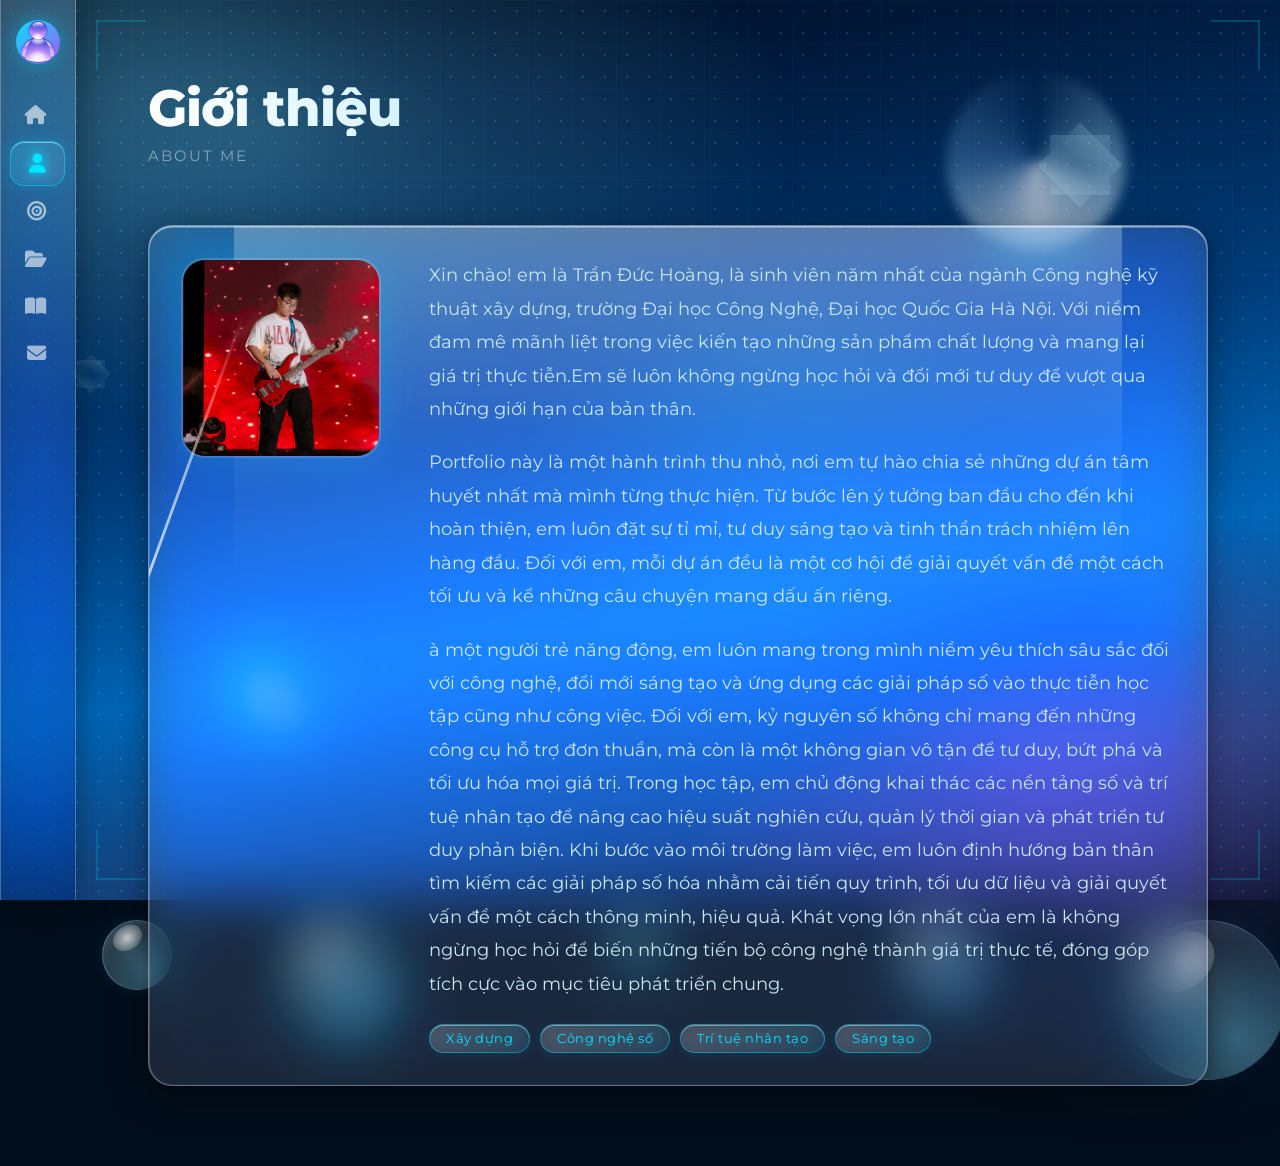
==== about.html @ d1a24283 "update" ====
<!DOCTYPE html>
<html lang="vi">
<head>
  <meta charset="UTF-8">
  <meta name="viewport" content="width=device-width, initial-scale=1.0">
  <title>Giới thiệu — Portfolio</title>
  <link rel="stylesheet" href="style.css">
  <link rel="icon" href="images/logo.png">
  <link rel="stylesheet" href="https://cdnjs.cloudflare.com/ajax/libs/font-awesome/6.4.0/css/all.min.css">
</head>
<body>

<div class="orb orb1"></div>
<div class="orb orb2"></div>
<div class="orb orb3"></div>

<!-- Aero Bubbles -->
<div class="bubble bubble1"></div>
<div class="bubble bubble2"></div>
<div class="bubble bubble3"></div>
<div class="bubble bubble4"></div>
<div class="bubble bubble5"></div>

<!-- Y2K Flares -->
<div class="flare flare1"></div>
<div class="flare flare2"></div>

<!-- Y2K Starbursts -->
<div class="starburst starburst1"></div>
<div class="starburst starburst2"></div>
<div class="starburst starburst3"></div>

<!-- HUD Corners -->
<div class="hud-corner hud-tl"></div>
<div class="hud-corner hud-tr"></div>
<div class="hud-corner hud-bl"></div>
<div class="hud-corner hud-br"></div>

<nav class="sidebar">
  <div class="logo"><img src="images/logo.png" alt="Logo"></div>
  <ul class="sidebar-menu">
    <li><a href="index.html"><i class="fa-solid fa-house"></i><span class="text">Trang chủ</span></a></li>
    <li><a href="about.html" class="active"><i class="fa-solid fa-user"></i><span class="text">Giới thiệu</span></a></li>
    <li><a href="goals.html"><i class="fa-solid fa-bullseye"></i><span class="text">Mục tiêu</span></a></li>
    <li><a href="projects.html"><i class="fa-solid fa-folder-open"></i><span class="text">Dự án</span></a></li>
    <li><a href="reflection.html"><i class="fa-solid fa-book-open"></i><span class="text">Tổng kết</span></a></li>
    <li><a href="contact.html"><i class="fa-solid fa-envelope"></i><span class="text">Liên hệ</span></a></li>
  </ul>
</nav>

<section id="about">
  <div class="section-head reveal">
    <h2>Giới thiệu</h2>
    <p class="subtitle">About me</p>
  </div>

  <div class="card reveal">
    <div class="profile-wrap">
      <img src="images/avatar.jpg" alt="Avatar" class="avatar-sm">
      <div class="bio">
        <p>
          Xin chào! em là Trần Đức Hoàng, là sinh viên năm nhất của ngành Công nghệ kỹ thuật xây dựng, trường Đại học Công Nghệ, Đại học Quốc Gia Hà Nội. Với niềm đam mê mãnh liệt trong việc kiến tạo những sản phẩm chất lượng và mang lại giá trị thực tiễn.Em sẽ luôn không ngừng học hỏi và đổi mới tư duy để vượt qua những giới hạn của bản thân.
        </p>
        <p>
          Portfolio này là một hành trình thu nhỏ, nơi em tự hào chia sẻ những dự án tâm huyết nhất mà mình từng thực hiện. Từ bước lên ý tưởng ban đầu cho đến khi hoàn thiện, em luôn đặt sự tỉ mỉ, tư duy sáng tạo và tinh thần trách nhiệm lên hàng đầu. Đối với em, mỗi dự án đều là một cơ hội để giải quyết vấn đề một cách tối ưu và kể những câu chuyện mang dấu ấn riêng.
        </p>
        <p>
          à một người trẻ năng động, em luôn mang trong mình niềm yêu thích sâu sắc đối với công nghệ, đổi mới sáng tạo và ứng dụng các giải pháp số vào thực tiễn học tập cũng như công việc. Đối với em, kỷ nguyên số không chỉ mang đến những công cụ hỗ trợ đơn thuần, mà còn là một không gian vô tận để tư duy, bứt phá và tối ưu hóa mọi giá trị. Trong học tập, em chủ động khai thác các nền tảng số và trí tuệ nhân tạo để nâng cao hiệu suất nghiên cứu, quản lý thời gian và phát triển tư duy phản biện. Khi bước vào môi trường làm việc, em luôn định hướng bản thân tìm kiếm các giải pháp số hóa nhằm cải tiến quy trình, tối ưu dữ liệu và giải quyết vấn đề một cách thông minh, hiệu quả. Khát vọng lớn nhất của em là không ngừng học hỏi để biến những tiến bộ công nghệ thành giá trị thực tế, đóng góp tích cực vào mục tiêu phát triển chung.
        </p>
        <div class="tag-row">
          <span class="tag">Xây dựng</span>
          <span class="tag">Công nghệ số</span>
          <span class="tag">Trí tuệ nhân tạo</span>
          <span class="tag">Sáng tạo</span>
        </div>
      </div>
    </div>
  </div>
</section>

<script src="script.js"></script>
</body>
</html>
---- style.css ----
@import url('https://fonts.googleapis.com/css2?family=Montserrat:wght@300;400;500;600;700;800&display=swap');

/* =========================================
   VARIABLES & RESET
   ========================================= */
:root {
  --cyan:    #00e5ff;
  --purple:  #a855f7;
  --white:   #ffffff;
  --soft:    #c8e6f0;

  --bg0: #000d1a;
  --bg1: #001f3a;
  --bg2: #002f55;

  --glass:        rgba(255,255,255,0.08);
  --glass-border: rgba(255,255,255,0.18);
  --glass-hover:  rgba(255,255,255,0.14);

  --nav-w: 76px;
  --nav-w-open: 240px;
  --shadow-card: 0 8px 32px rgba(0,0,0,0.4);
}

*, *::before, *::after { margin:0; padding:0; box-sizing:border-box; }

html { scroll-behavior: smooth; }

body {
  font-family: 'Montserrat', sans-serif;
  color: var(--white);
  background: var(--bg0);
  min-height: 100vh;
  overflow-x: hidden;
  padding-left: var(--nav-w);
}

/* =========================================
   ANIMATED BACKGROUND
   ========================================= */
body::before {
  content: "";
  position: fixed; inset: 0; z-index: -3;
  background:
    radial-gradient(ellipse 60% 50% at 15% 20%,  rgba(0,229,255,0.18) 0%, transparent 70%),
    radial-gradient(ellipse 50% 60% at 85% 80%,  rgba(168,85,247,0.18) 0%, transparent 70%),
    radial-gradient(ellipse 80% 40% at 50% 50%,  rgba(0,31,58,0.9)    0%, transparent 100%),
    linear-gradient(160deg, #000d1a 0%, #001f3a 50%, #000d1a 100%);
}

body::after {
  content: "";
  position: fixed; inset: 0; z-index: -2;
  background-image:
    linear-gradient(rgba(0,229,255,0.05) 1px, transparent 1px),
    linear-gradient(90deg, rgba(0,229,255,0.05) 1px, transparent 1px);
  background-size: 44px 44px;
}

/* Floating orbs */
.orb {
  position: fixed; border-radius: 50%;
  filter: blur(100px); pointer-events: none; z-index: -1;
  animation: orbFloat ease-in-out infinite;
}
.orb1 { width:400px; height:400px; top:-100px;  left:-80px;  background:rgba(0,229,255,0.15);  animation-duration:14s; }
.orb2 { width:350px; height:350px; bottom:-80px; right:-60px; background:rgba(168,85,247,0.15); animation-duration:11s; }
.orb3 { width:280px; height:280px; top:50%;      left:50%;    background:rgba(0,150,255,0.10);  animation-duration:17s; }

@keyframes orbFloat {
  0%,100% { transform: translate(0,0); }
  50%      { transform: translate(20px,-30px); }
}

/* =========================================
   SIDEBAR NAV
   ========================================= */
.sidebar {
  position: fixed;
  top: 0; left: 0;
  width: var(--nav-w);
  height: 100vh;
  z-index: 999;
  display: flex;
  flex-direction: column;
  align-items: center;
  padding: 20px 0;
  background: rgba(0,10,25,0.65);
  backdrop-filter: blur(20px);
  -webkit-backdrop-filter: blur(20px);
  border-right: 1px solid var(--glass-border);
  transition: width 0.4s cubic-bezier(.4,0,.2,1);
  overflow: hidden;
}

.sidebar:hover {
  width: var(--nav-w-open);
}

/* Logo */
.sidebar .logo {
  width: 44px; height: 44px;
  border-radius: 50%;
  background: linear-gradient(135deg, var(--cyan), var(--purple));
  display: flex; align-items: center; justify-content: center;
  font-family: 'Montserrat', sans-serif;
  font-weight: 800; font-size: 1.1rem;
  color: #000;
  flex-shrink: 0;
  margin-bottom: 30px;
  box-shadow: 0 0 20px rgba(0,229,255,0.4);
}

.sidebar .logo img {
  width: 44px; height: 44px;
  border-radius: 50%;
  object-fit: cover;
}

/* Nav menu */
.sidebar-menu {
  list-style: none;
  width: 100%;
  display: flex;
  flex-direction: column;
  gap: 4px;
  padding: 0 10px;
}

.sidebar-menu li a {
  display: flex;
  align-items: center;
  gap: 14px;
  padding: 12px 14px;
  border-radius: 14px;
  color: rgba(255,255,255,0.6);
  text-decoration: none;
  transition: all 0.3s ease;
  white-space: nowrap;
  font-size: 0.9rem;
  font-weight: 500;
}

.sidebar-menu li a i {
  font-size: 1.2rem;
  width: 24px;
  text-align: center;
  flex-shrink: 0;
  transition: all 0.3s ease;
}

.sidebar-menu li a .text {
  opacity: 0;
  transition: opacity 0.3s ease;
}

.sidebar:hover .sidebar-menu li a .text {
  opacity: 1;
}

.sidebar-menu li a:hover,
.sidebar-menu li a.active {
  color: var(--white);
  background: var(--glass-hover);
}

.sidebar-menu li a.active {
  color: var(--cyan);
  background: rgba(0,229,255,0.1);
  border: 1px solid rgba(0,229,255,0.2);
}

.sidebar-menu li a.active i,
.sidebar-menu li a:hover i {
  color: var(--cyan);
  filter: drop-shadow(0 0 6px var(--cyan));
}

/* =========================================
   PAGE SECTIONS
   ========================================= */
section {
  min-height: 100vh;
  padding: 80px 6% 80px;
  display: flex;
  flex-direction: column;
  justify-content: center;
}

/* Section headings */
.section-head {
  margin-bottom: 60px;
}

.section-head h2 {
  font-family: 'Montserrat', sans-serif;
  font-size: clamp(2rem, 5vw, 3.2rem);
  font-weight: 800;
  letter-spacing: -1px;
  background: linear-gradient(90deg, #fff 0%, var(--cyan) 50%, var(--purple) 100%);
  -webkit-background-clip: text;
  background-clip: text;
  -webkit-text-fill-color: transparent;
  line-height: 1.1;
}

.section-head .subtitle {
  margin-top: 10px;
  font-size: 0.95rem;
  color: rgba(255,255,255,0.45);
  letter-spacing: 2px;
  text-transform: uppercase;
}

/* =========================================
   CARDS
   ========================================= */
.card {
  background: var(--glass);
  border: 1px solid var(--glass-border);
  border-radius: 20px;
  padding: 32px;
  backdrop-filter: blur(16px);
  -webkit-backdrop-filter: blur(16px);
  box-shadow: var(--shadow-card);
  transition: transform 0.35s ease, box-shadow 0.35s ease, border-color 0.35s ease;
  position: relative;
  overflow: hidden;
}

.card::before {
  content: "";
  position: absolute;
  top: 0; left: -100%;
  width: 60%; height: 100%;
  background: linear-gradient(90deg, transparent, rgba(255,255,255,0.06), transparent);
  transform: skewX(-20deg);
  animation: shimmer 7s infinite;
}

@keyframes shimmer {
  0%   { left: -100%; }
  100% { left: 180%; }
}

.card:hover {
  transform: translateY(-6px);
  box-shadow: 0 20px 60px rgba(0,0,0,0.5), 0 0 30px rgba(0,229,255,0.15);
  border-color: rgba(0,229,255,0.35);
}

.grid {
  display: grid;
  grid-template-columns: repeat(auto-fit, minmax(270px, 1fr));
  gap: 22px;
}

/* =========================================
   INDEX / HERO PAGE
   ========================================= */
.hero-page {
  padding-left: 0;
}

.hero {
  min-height: 100vh;
  display: flex;
  align-items: center;
  justify-content: center;
  padding: 60px 40px;
  text-align: center;
}

.hero-inner {
  max-width: 700px;
  animation: fadeUp 0.9s ease forwards;
}

@keyframes fadeUp {
  from { opacity:0; transform:translateY(40px); }
  to   { opacity:1; transform:translateY(0); }
}

.avatar-wrap {
  position: relative;
  display: inline-block;
  margin-bottom: 32px;
}

.avatar {
  width: 160px; height: 160px;
  border-radius: 50%;
  object-fit: cover;
  border: 3px solid rgba(0,229,255,0.4);
  box-shadow: 0 0 0 8px rgba(0,229,255,0.08), 0 0 60px rgba(0,229,255,0.3);
}

.avatar-ring {
  position: absolute;
  inset: -12px;
  border-radius: 50%;
  border: 1px solid rgba(0,229,255,0.25);
  animation: ringPulse 3s ease-in-out infinite;
}

@keyframes ringPulse {
  0%,100% { transform:scale(1); opacity:0.6; }
  50%      { transform:scale(1.06); opacity:1; }
}

.hero-name {
  font-family: 'Montserrat', sans-serif;
  font-size: clamp(2.2rem, 6vw, 4rem);
  font-weight: 800;
  letter-spacing: -2px;
  background: linear-gradient(180deg, #fff 0%, rgba(255,255,255,0.7) 100%);
  -webkit-background-clip: text;
  background-clip: text;
  -webkit-text-fill-color: transparent;
  margin-bottom: 10px;
}

.hero-role {
  font-size: 0.85rem;
  letter-spacing: 3px;
  text-transform: uppercase;
  color: var(--cyan);
  margin-bottom: 18px;
}

.hero-desc {
  font-size: 1rem;
  line-height: 1.8;
  color: rgba(255,255,255,0.55);
  margin-bottom: 36px;
  max-width: 500px;
  margin-inline: auto;
}

.btn {
  display: inline-flex;
  align-items: center;
  gap: 10px;
  padding: 14px 32px;
  border-radius: 999px;
  background: linear-gradient(135deg, var(--cyan), var(--purple));
  color: #03111f;
  font-weight: 700;
  font-size: 0.95rem;
  text-decoration: none;
  transition: transform 0.3s, box-shadow 0.3s;
}

.btn:hover {
  transform: translateY(-3px) scale(1.03);
  box-shadow: 0 0 30px rgba(0,229,255,0.45);
}

/* =========================================
   ABOUT
   ========================================= */
#about .profile-wrap {
  display: grid;
  grid-template-columns: auto 1fr;
  gap: 48px;
  align-items: start;
}

#about .avatar-sm {
  width: 200px; height: 200px;
  border-radius: 24px;
  object-fit: cover;
  border: 2px solid var(--glass-border);
  box-shadow: 0 0 40px rgba(0,229,255,0.2);
}

#about .bio p {
  font-size: 1.1rem;
  line-height: 1.9;
  color: var(--soft);
  margin-bottom: 20px;
}

.tag-row {
  display: flex; flex-wrap: wrap; gap: 10px;
  margin-top: 24px;
}

.tag {
  padding: 6px 16px;
  border-radius: 999px;
  border: 1px solid rgba(0,229,255,0.3);
  font-size: 0.8rem;
  color: var(--cyan);
  background: rgba(0,229,255,0.08);
  letter-spacing: 0.5px;
}

/* =========================================
   GOALS
   ========================================= */
#goals .card-goal {
  border-left: 3px solid var(--cyan);
}

#goals .card-goal h3 {
  font-family: 'Montserrat', sans-serif;
  font-size: 1.4rem;
  font-weight: 700;
  color: var(--cyan);
  margin-bottom: 16px;
  display: flex;
  align-items: center;
  gap: 10px;
}

#goals .card-goal p {
  font-size: 1rem;
  line-height: 1.85;
  color: var(--soft);
}

/* =========================================
   PROJECTS
   ========================================= */
#projects .card-proj {
  cursor: pointer;
  text-decoration: none;
  color: inherit;
  display: block;
}

#projects .card-proj .proj-num {
  font-family: 'Montserrat', sans-serif;
  font-size: 2.8rem;
  font-weight: 800;
  color: rgba(0,229,255,0.15);
  line-height: 1;
  margin-bottom: 12px;
}

#projects .card-proj h3 {
  font-size: 1rem;
  font-weight: 600;
  color: rgba(255,255,255,0.5);
  letter-spacing: 2px;
  text-transform: uppercase;
  margin-bottom: 8px;
}

#projects .card-proj p {
  font-size: 1.1rem;
  font-weight: 500;
  color: var(--white);
}

#projects .card-proj .arrow {
  position: absolute;
  bottom: 20px; right: 24px;
  color: var(--cyan);
  font-size: 1.1rem;
  opacity: 0;
  transform: translateX(-8px);
  transition: all 0.3s ease;
}

#projects .card-proj:hover .arrow {
  opacity: 1;
  transform: translateX(0);
}

#projects .card-proj:hover .proj-num {
  color: rgba(0,229,255,0.3);
}

/* =========================================
   REFLECTION
   ========================================= */
#reflection .card p {
  font-size: 1.1rem;
  line-height: 1.95;
  color: var(--soft);
  margin-bottom: 22px;
}

#reflection .card p:last-child { margin-bottom: 0; }

/* =========================================
   CONTACT
   ========================================= */
#contact .contact-list {
  display: flex;
  flex-direction: column;
  gap: 18px;
}

#contact .contact-item {
  display: flex;
  align-items: center;
  gap: 20px;
  padding: 20px 24px;
  border-radius: 16px;
  background: var(--glass);
  border: 1px solid var(--glass-border);
  text-decoration: none;
  color: var(--white);
  transition: all 0.3s ease;
}

#contact .contact-item:hover {
  background: var(--glass-hover);
  border-color: rgba(0,229,255,0.3);
  transform: translateX(6px);
}

#contact .contact-item i {
  font-size: 1.4rem;
  color: var(--cyan);
  width: 28px;
  text-align: center;
  filter: drop-shadow(0 0 6px var(--cyan));
}

#contact .contact-item .label {
  font-size: 0.75rem;
  letter-spacing: 1.5px;
  text-transform: uppercase;
  color: rgba(255,255,255,0.4);
  margin-bottom: 3px;
}

#contact .contact-item .value {
  font-size: 1rem;
  font-weight: 500;
}

/* =========================================
   SCROLL ANIMATIONS
   ========================================= */
.reveal {
  opacity: 0;
  transform: translateY(28px);
  transition: opacity 0.6s ease, transform 0.6s ease;
}

.reveal.visible {
  opacity: 1;
  transform: translateY(0);
}

/* =========================================
   RESPONSIVE
   ========================================= */
@media (max-width: 768px) {
  body { padding-left: 0; padding-bottom: 72px; }

  .sidebar {
    top: auto; bottom: 0; left: 0;
    width: 100%; height: 68px;
    flex-direction: row;
    padding: 0 12px;
    border-right: none;
    border-top: 1px solid var(--glass-border);
  }

  .sidebar:hover { width: 100%; }
  .sidebar .logo { display: none; }

  .sidebar-menu {
    flex-direction: row;
    width: 100%;
    justify-content: space-around;
    align-items: center;
    gap: 0;
    padding: 0;
  }

  .sidebar-menu li a {
    flex-direction: column;
    gap: 4px;
    padding: 8px;
    font-size: 0.7rem;
    border-radius: 10px;
  }

  .sidebar-menu li a i { font-size: 1.3rem; width: auto; }

  .sidebar-menu li a .text {
    opacity: 1;
    font-size: 0.65rem;
  }

  section { padding: 60px 5%; }

  #about .profile-wrap {
    grid-template-columns: 1fr;
    gap: 24px;
  }

  #about .avatar-sm { width: 120px; height: 120px; }
}

/* =========================================
   FRUTIGER AERO + Y2K EFFECTS
   ========================================= */

/* --- Background: Y2K chrome + Aero sky gradient --- */
body::before {
  background:
    radial-gradient(ellipse 70% 55% at 20% 15%, rgba(120,220,255,0.28) 0%, transparent 60%),
    radial-gradient(ellipse 50% 60% at 80% 85%, rgba(180,100,255,0.22) 0%, transparent 60%),
    radial-gradient(ellipse 40% 35% at 60% 40%, rgba(255,255,255,0.10) 0%, transparent 50%),
    linear-gradient(170deg,
      #00091a 0%,
      #001c40 20%,
      #003d7a 45%,
      #0066b8 65%,
      #1a3a6e 85%,
      #000d20 100%
    );
}

/* Y2K pixel dot grid overlay */
body::after {
  background-image:
    radial-gradient(circle, rgba(100,220,255,0.18) 1px, transparent 1px),
    linear-gradient(rgba(0,200,255,0.04) 1px, transparent 1px),
    linear-gradient(90deg, rgba(0,200,255,0.04) 1px, transparent 1px);
  background-size: 22px 22px, 44px 44px, 44px 44px;
  animation: gridDrift 20s linear infinite;
}

@keyframes gridDrift {
  0%   { background-position: 0 0, 0 0, 0 0; }
  100% { background-position: 22px 22px, 44px 44px, 44px 44px; }
}

/* --- Aero Bubbles --- */
.bubble {
  position: fixed;
  border-radius: 50%;
  pointer-events: none;
  z-index: -1;
  animation: bubbleRise linear infinite;
}

/* Inner highlight: classic Frutiger Aero glass bubble */
.bubble::before {
  content: "";
  position: absolute;
  top: 8%; left: 12%;
  width: 45%; height: 35%;
  border-radius: 50%;
  background: radial-gradient(ellipse, rgba(255,255,255,0.75) 0%, rgba(255,255,255,0.0) 100%);
  transform: rotate(-35deg);
}

.bubble::after {
  content: "";
  position: absolute;
  inset: 0;
  border-radius: 50%;
  background: radial-gradient(circle at 70% 75%, rgba(120,220,255,0.35) 0%, transparent 60%);
}

.bubble1  { width:70px;  height:70px;  left:8%;   bottom:-90px;  background:radial-gradient(circle at 35% 35%, rgba(200,240,255,0.25), rgba(0,180,255,0.08)); border:1px solid rgba(180,230,255,0.35); box-shadow:inset 0 0 20px rgba(255,255,255,0.15), 0 0 15px rgba(0,200,255,0.12); animation-duration:18s; animation-delay:0s; }
.bubble2  { width:120px; height:120px; left:22%;  bottom:-140px; background:radial-gradient(circle at 35% 35%, rgba(200,240,255,0.22), rgba(100,160,255,0.07)); border:1px solid rgba(180,220,255,0.30); box-shadow:inset 0 0 30px rgba(255,255,255,0.12), 0 0 20px rgba(0,180,255,0.10); animation-duration:26s; animation-delay:4s; }
.bubble3  { width:50px;  height:50px;  left:48%;  bottom:-70px;  background:radial-gradient(circle at 35% 35%, rgba(220,245,255,0.28), rgba(0,220,255,0.08)); border:1px solid rgba(200,235,255,0.32); box-shadow:inset 0 0 15px rgba(255,255,255,0.18), 0 0 10px rgba(0,220,255,0.12); animation-duration:14s; animation-delay:8s; }
.bubble4  { width:95px;  height:95px;  left:70%;  bottom:-110px; background:radial-gradient(circle at 35% 35%, rgba(200,230,255,0.20), rgba(140,100,255,0.07)); border:1px solid rgba(180,200,255,0.28); box-shadow:inset 0 0 25px rgba(255,255,255,0.10), 0 0 18px rgba(140,100,255,0.10); animation-duration:22s; animation-delay:2s; }
.bubble5  { width:160px; height:160px; left:88%;  bottom:-180px; background:radial-gradient(circle at 35% 35%, rgba(200,240,255,0.18), rgba(0,160,255,0.06)); border:1px solid rgba(180,225,255,0.25); box-shadow:inset 0 0 40px rgba(255,255,255,0.10), 0 0 25px rgba(0,180,255,0.08); animation-duration:32s; animation-delay:6s; }

@keyframes bubbleRise {
  0%   { transform: translateY(0)   translateX(0)   scale(1);    opacity:0; }
  5%   { opacity: 1; }
  90%  { opacity: 0.8; }
  100% { transform: translateY(-110vh) translateX(30px) scale(1.1); opacity:0; }
}

/* --- Y2K Chrome Lens Flare Orbs --- */
.flare {
  position: fixed;
  border-radius: 50%;
  pointer-events: none;
  z-index: -1;
  animation: flarePulse ease-in-out infinite alternate;
}

.flare1 {
  width: 180px; height: 180px;
  top: 8%; right: 12%;
  background: conic-gradient(
    from 0deg,
    rgba(255,255,255,0),
    rgba(200,240,255,0.35),
    rgba(255,255,255,0.6),
    rgba(140,200,255,0.25),
    rgba(255,255,255,0)
  );
  filter: blur(6px);
  animation-duration: 5s;
}

.flare2 {
  width: 120px; height: 120px;
  bottom: 18%; left: 18%;
  background: conic-gradient(
    from 60deg,
    rgba(255,255,255,0),
    rgba(180,160,255,0.4),
    rgba(255,255,255,0.55),
    rgba(160,180,255,0.2),
    rgba(255,255,255,0)
  );
  filter: blur(5px);
  animation-duration: 7s;
  animation-delay: 2s;
}

@keyframes flarePulse {
  0%   { opacity:0.3; transform:scale(0.9) rotate(0deg); }
  100% { opacity:0.7; transform:scale(1.1) rotate(180deg); }
}

/* --- Y2K Starburst --- */
.starburst {
  position: fixed;
  pointer-events: none;
  z-index: -1;
  animation: starSpin linear infinite;
}

.starburst::before,
.starburst::after {
  content: "";
  position: absolute;
  inset: 0;
  background: linear-gradient(rgba(200,240,255,0.5), transparent 48%, transparent 52%, rgba(200,240,255,0.5));
  border-radius: 2px;
}

.starburst::after {
  transform: rotate(45deg);
}

.starburst1 {
  width: 60px; height: 60px;
  top: 15%; left: 82%;
  animation-duration: 12s;
  opacity: 0.35;
}

.starburst2 {
  width: 40px; height: 40px;
  top: 65%; right: 8%;
  animation-duration: 18s;
  animation-direction: reverse;
  opacity: 0.25;
}

.starburst3 {
  width: 28px; height: 28px;
  top: 40%; left: 6%;
  animation-duration: 9s;
  opacity: 0.2;
}

@keyframes starSpin {
  from { transform: rotate(0deg); }
  to   { transform: rotate(360deg); }
}

/* --- Aero Glass: enhanced card style --- */
.card {
  background:
    linear-gradient(
      160deg,
      rgba(255,255,255,0.16) 0%,
      rgba(200,240,255,0.08) 40%,
      rgba(120,180,255,0.06) 100%
    );
  border: 1px solid rgba(255,255,255,0.28);
  box-shadow:
    inset 0 1px 1px rgba(255,255,255,0.45),
    inset 0 -1px 1px rgba(0,100,200,0.15),
    0 8px 32px rgba(0,0,0,0.45),
    0 0 0 0.5px rgba(255,255,255,0.08);
}

/* Aero top-gloss highlight bar */
.card::after {
  content: "";
  position: absolute;
  top: 0; left: 10%; right: 10%;
  height: 38%;
  background: linear-gradient(180deg, rgba(255,255,255,0.18) 0%, transparent 100%);
  border-radius: 0 0 60% 60%;
  pointer-events: none;
  z-index: 1;
}

.card > * { position: relative; z-index: 2; }

.card:hover {
  background:
    linear-gradient(
      160deg,
      rgba(255,255,255,0.22) 0%,
      rgba(200,240,255,0.12) 40%,
      rgba(120,180,255,0.09) 100%
    );
  border-color: rgba(100,220,255,0.5);
  box-shadow:
    inset 0 1px 1px rgba(255,255,255,0.55),
    inset 0 -1px 1px rgba(0,120,255,0.2),
    0 20px 60px rgba(0,0,0,0.5),
    0 0 35px rgba(0,200,255,0.2);
}

/* --- Aero Sidebar glass polish --- */
.sidebar {
  background:
    linear-gradient(
      180deg,
      rgba(255,255,255,0.14) 0%,
      rgba(0,80,180,0.20) 50%,
      rgba(0,20,60,0.55) 100%
    );
  border-right: 1px solid rgba(255,255,255,0.22);
  box-shadow:
    inset 1px 0 0 rgba(255,255,255,0.12),
    2px 0 20px rgba(0,0,0,0.4);
}

/* Active nav: Y2K chrome pill */
.sidebar-menu li a.active {
  background: linear-gradient(
    135deg,
    rgba(0,200,255,0.25) 0%,
    rgba(100,180,255,0.12) 100%
  );
  border: 1px solid rgba(0,220,255,0.40);
  box-shadow:
    inset 0 1px rgba(255,255,255,0.35),
    0 0 12px rgba(0,200,255,0.25);
}

/* --- Y2K Chrome Button --- */
.btn {
  background: linear-gradient(
    180deg,
    rgba(255,255,255,0.55) 0%,
    rgba(0,200,255,0.7)   25%,
    rgba(0,120,220,0.9)   60%,
    rgba(0,60,160,1)      100%
  );
  border: 1px solid rgba(255,255,255,0.5);
  color: #fff;
  text-shadow: 0 1px 3px rgba(0,0,0,0.4);
  box-shadow:
    inset 0 1px 0 rgba(255,255,255,0.6),
    inset 0 -1px 0 rgba(0,0,0,0.25),
    0 4px 20px rgba(0,180,255,0.5),
    0 0 0 1px rgba(0,150,255,0.3);
}

.btn:hover {
  box-shadow:
    inset 0 1px 0 rgba(255,255,255,0.8),
    0 6px 28px rgba(0,200,255,0.65),
    0 0 40px rgba(0,200,255,0.3);
  filter: brightness(1.1);
}

/* --- Aero Tags --- */
.tag {
  background: linear-gradient(135deg, rgba(0,200,255,0.18), rgba(100,180,255,0.10));
  border: 1px solid rgba(0,220,255,0.35);
  box-shadow: inset 0 1px rgba(255,255,255,0.3), 0 2px 8px rgba(0,180,255,0.12);
}

/* --- Aero Avatar glow --- */
.avatar {
  box-shadow:
    0 0 0 4px rgba(0,200,255,0.20),
    0 0 0 8px rgba(0,200,255,0.08),
    0 0 50px rgba(0,200,255,0.4),
    0 0 100px rgba(0,150,255,0.2);
}

/* --- Y2K HUD corner decorations --- */
.hud-corner {
  position: fixed;
  width: 50px; height: 50px;
  pointer-events: none;
  z-index: 0;
  opacity: 0.3;
}

.hud-corner::before,
.hud-corner::after {
  content: "";
  position: absolute;
  background: rgba(0,220,255,0.7);
}

.hud-corner::before { width: 2px; height: 100%; }
.hud-corner::after  { width: 100%; height: 2px; }

.hud-tl { top:20px; left:calc(var(--nav-w) + 20px); }
.hud-tr { top:20px; right:20px; transform: scaleX(-1); }
.hud-bl { bottom:20px; left:calc(var(--nav-w) + 20px); transform: scaleY(-1); }
.hud-br { bottom:20px; right:20px; transform: scale(-1); }

/* --- Orbs: Aero bokeh style --- */
.orb1 { background: radial-gradient(circle, rgba(120,230,255,0.30) 0%, rgba(0,180,255,0.08) 70%); }
.orb2 { background: radial-gradient(circle, rgba(180,130,255,0.28) 0%, rgba(120,80,255,0.06) 70%); }
.orb3 { background: radial-gradient(circle, rgba(80,200,255,0.20) 0%, rgba(0,150,255,0.04) 70%); }

/* --- Section heading: chrome Y2K --- */
.section-head h2 {
  background: linear-gradient(
    90deg,
    #ffffff  0%,
    #a8e8ff 25%,
    #00e5ff 50%,
    #c084fc 75%,
    #ffffff 100%
  );
  background-size: 200% auto;
  -webkit-background-clip: text;
  background-clip: text;
  -webkit-text-fill-color: transparent;
  animation: chromaSlide 5s linear infinite;
}

@keyframes chromaSlide {
  0%   { background-position: 0% center; }
  100% { background-position: 200% center; }
}

/* =========================================
   iOS 26 LIQUID GLASS EFFECTS
   ========================================= */

/* --- Liquid Glass: CSS custom property for reuse --- */
:root {
  --lg-bg:           rgba(255,255,255,0.10);
  --lg-bg-hover:     rgba(255,255,255,0.16);
  --lg-border:       rgba(255,255,255,0.32);
  --lg-border-hover: rgba(255,255,255,0.55);
  --lg-blur:         28px;
  --lg-shadow:
    inset 0 1.5px 0   rgba(255,255,255,0.55),
    inset 0 -1px  0   rgba(0,80,160,0.25),
    inset 1px 0   0   rgba(255,255,255,0.18),
    inset -1px 0  0   rgba(255,255,255,0.10),
    0 8px 40px rgba(0,0,0,0.35),
    0 2px  8px rgba(0,0,0,0.20);
}

/* ---- Liquid Glass Card (replaces / extends .card) ---- */
.card {
  backdrop-filter:         blur(var(--lg-blur)) saturate(180%) brightness(1.08);
  -webkit-backdrop-filter: blur(var(--lg-blur)) saturate(180%) brightness(1.08);
  background: var(--lg-bg);
  border: 1px solid var(--lg-border);
  border-radius: 24px;
  box-shadow: var(--lg-shadow);
  transition:
    transform        0.40s cubic-bezier(.22,1,.36,1),
    backdrop-filter  0.40s ease,
    box-shadow       0.40s ease,
    border-color     0.40s ease;
}

.card:hover {
  backdrop-filter:         blur(38px) saturate(220%) brightness(1.14);
  -webkit-backdrop-filter: blur(38px) saturate(220%) brightness(1.14);
  background: var(--lg-bg-hover);
  border-color: var(--lg-border-hover);
  box-shadow:
    inset 0 2px   0   rgba(255,255,255,0.70),
    inset 0 -1px  0   rgba(0,120,200,0.30),
    inset 1px 0   0   rgba(255,255,255,0.28),
    inset -1px 0  0   rgba(255,255,255,0.15),
    0 20px 60px rgba(0,0,0,0.50),
    0 0   40px rgba(0,200,255,0.18);
  transform: translateY(-7px);
}

/* Top gloss bar — liquid meniscus look */
.card::after {
  content: "";
  position: absolute;
  top: 0; left: 8%; right: 8%;
  height: 44%;
  background: linear-gradient(
    180deg,
    rgba(255,255,255,0.26) 0%,
    rgba(255,255,255,0.06) 55%,
    transparent 100%
  );
  border-radius: 0 0 70% 70% / 0 0 40px 40px;
  pointer-events: none;
  z-index: 1;
  transition: opacity 0.35s ease;
}

.card:hover::after {
  opacity: 1.0;
  background: linear-gradient(
    180deg,
    rgba(255,255,255,0.38) 0%,
    rgba(255,255,255,0.08) 55%,
    transparent 100%
  );
}

/* Left-edge specular streak */
.card::before {
  content: "";
  position: absolute;
  top: 10%; left: 0;
  width: 3px; height: 60%;
  background: linear-gradient(
    180deg,
    transparent 0%,
    rgba(255,255,255,0.55) 30%,
    rgba(255,255,255,0.70) 50%,
    rgba(255,255,255,0.30) 70%,
    transparent 100%
  );
  border-radius: 0 2px 2px 0;
  pointer-events: none;
  z-index: 3;
  animation: none;
}

/* ---- Liquid Glass Sidebar ---- */
.sidebar {
  backdrop-filter:         blur(40px) saturate(200%) brightness(1.06);
  -webkit-backdrop-filter: blur(40px) saturate(200%) brightness(1.06);
  background: linear-gradient(
    180deg,
    rgba(255,255,255,0.16) 0%,
    rgba(180,220,255,0.08) 50%,
    rgba(0,30,80,0.40) 100%
  );
  border-right: 1px solid rgba(255,255,255,0.28);
  box-shadow:
    inset 1px 0 0 rgba(255,255,255,0.25),
    inset -1px 0 0 rgba(0,0,0,0.05),
    4px 0 32px rgba(0,0,0,0.30);
}

/* Active item: liquid glass pill */
.sidebar-menu li a.active {
  backdrop-filter:         blur(20px) saturate(200%);
  -webkit-backdrop-filter: blur(20px) saturate(200%);
  background: linear-gradient(
    135deg,
    rgba(0,210,255,0.22) 0%,
    rgba(120,180,255,0.10) 100%
  );
  border: 1px solid rgba(0,230,255,0.45);
  box-shadow:
    inset 0 1px 0 rgba(255,255,255,0.45),
    inset 0 -1px 0 rgba(0,100,200,0.20),
    0 0 16px rgba(0,200,255,0.22);
}

/* ---- Liquid Glass Button ---- */
.btn {
  backdrop-filter:         blur(20px) saturate(200%) brightness(1.1);
  -webkit-backdrop-filter: blur(20px) saturate(200%) brightness(1.1);
  background: linear-gradient(
    160deg,
    rgba(255,255,255,0.50) 0%,
    rgba(0,210,255,0.75)   30%,
    rgba(0,130,230,0.90)   65%,
    rgba(0,70,180,1.00)   100%
  );
  border: 1px solid rgba(255,255,255,0.55);
  color: #fff;
  text-shadow: 0 1px 4px rgba(0,0,0,0.35);
  box-shadow:
    inset 0 1.5px 0 rgba(255,255,255,0.70),
    inset 0 -1px 0 rgba(0,0,80,0.30),
    0 6px 28px rgba(0,180,255,0.55),
    0 2px  8px rgba(0,0,0,0.25);
  position: relative;
  overflow: hidden;
}

/* Button gloss overlay */
.btn::before {
  content: "";
  position: absolute;
  top: 0; left: 0; right: 0;
  height: 52%;
  background: linear-gradient(
    180deg,
    rgba(255,255,255,0.35) 0%,
    transparent 100%
  );
  border-radius: inherit;
  pointer-events: none;
}

.btn:hover {
  box-shadow:
    inset 0 2px 0 rgba(255,255,255,0.85),
    0 10px 40px rgba(0,200,255,0.70),
    0 0   50px rgba(0,200,255,0.30);
  filter: brightness(1.10);
  transform: translateY(-4px) scale(1.03);
}

/* ---- Liquid Glass Hero Card (index.html) ---- */
.hero-inner {
  backdrop-filter:         blur(32px) saturate(180%) brightness(1.08);
  -webkit-backdrop-filter: blur(32px) saturate(180%) brightness(1.08);
  background: linear-gradient(
    160deg,
    rgba(255,255,255,0.14) 0%,
    rgba(180,230,255,0.07) 50%,
    rgba(100,150,255,0.05) 100%
  );
  border: 1px solid rgba(255,255,255,0.30);
  border-radius: 32px;
  padding: 50px 50px 44px;
  box-shadow:
    inset 0 2px 0 rgba(255,255,255,0.55),
    inset 0 -1px 0 rgba(0,80,160,0.20),
    0 20px 70px rgba(0,0,0,0.45),
    0 0   40px rgba(0,180,255,0.10);
  position: relative;
  overflow: hidden;
}

/* Hero card meniscus gloss */
.hero-inner::before {
  content: "";
  position: absolute;
  top: 0; left: 6%; right: 6%;
  height: 40%;
  background: linear-gradient(
    180deg,
    rgba(255,255,255,0.24) 0%,
    rgba(255,255,255,0.05) 60%,
    transparent 100%
  );
  border-radius: 0 0 80% 80% / 0 0 40px 40px;
  pointer-events: none;
}

/* Hero card left specular */
.hero-inner::after {
  content: "";
  position: absolute;
  top: 12%; left: 0;
  width: 3px; height: 55%;
  background: linear-gradient(
    180deg,
    transparent,
    rgba(255,255,255,0.60) 35%,
    rgba(255,255,255,0.75) 50%,
    rgba(255,255,255,0.35) 70%,
    transparent
  );
  border-radius: 0 2px 2px 0;
  pointer-events: none;
}

/* ---- Liquid Glass Contact Items ---- */
#contact .contact-item {
  backdrop-filter:         blur(24px) saturate(180%) brightness(1.06);
  -webkit-backdrop-filter: blur(24px) saturate(180%) brightness(1.06);
  background: linear-gradient(
    135deg,
    rgba(255,255,255,0.12) 0%,
    rgba(180,220,255,0.06) 100%
  );
  border: 1px solid rgba(255,255,255,0.25);
  box-shadow:
    inset 0 1px 0 rgba(255,255,255,0.40),
    inset 0 -1px 0 rgba(0,60,140,0.18),
    0 4px 20px rgba(0,0,0,0.28);
  border-radius: 18px;
  transition: all 0.35s cubic-bezier(.22,1,.36,1);
}

#contact .contact-item:hover {
  backdrop-filter:         blur(36px) saturate(220%) brightness(1.12);
  -webkit-backdrop-filter: blur(36px) saturate(220%) brightness(1.12);
  background: linear-gradient(
    135deg,
    rgba(255,255,255,0.18) 0%,
    rgba(0,200,255,0.10) 100%
  );
  border-color: rgba(0,220,255,0.50);
  box-shadow:
    inset 0 1.5px 0 rgba(255,255,255,0.60),
    0 8px 32px rgba(0,0,0,0.38),
    0 0 24px rgba(0,200,255,0.20);
  transform: translateX(8px);
}

/* ---- Liquid Glass Tags ---- */
.tag {
  backdrop-filter:         blur(12px) saturate(160%);
  -webkit-backdrop-filter: blur(12px) saturate(160%);
  background: linear-gradient(
    135deg,
    rgba(255,255,255,0.16) 0%,
    rgba(0,200,255,0.10) 100%
  );
  border: 1px solid rgba(0,230,255,0.38);
  box-shadow:
    inset 0 1px 0 rgba(255,255,255,0.40),
    0 2px 10px rgba(0,180,255,0.12);
}

/* ---- Liquid Glass Avatar ring ---- */
.avatar-ring {
  border: 1px solid rgba(255,255,255,0.40);
  box-shadow:
    inset 0 0 12px rgba(0,200,255,0.18),
    0 0 20px rgba(0,200,255,0.20);
  backdrop-filter: blur(4px);
  -webkit-backdrop-filter: blur(4px);
}

/* ---- Liquid glass ripple on card click ---- */
@keyframes liquidRipple {
  0%   { transform:scale(0);   opacity:0.45; }
  100% { transform:scale(4);   opacity:0;    }
}

.liquid-ripple {
  position: absolute;
  border-radius: 50%;
  width: 80px; height: 80px;
  background: radial-gradient(circle, rgba(255,255,255,0.35), transparent 70%);
  pointer-events: none;
  transform: scale(0);
  animation: liquidRipple 0.7s cubic-bezier(.22,1,.36,1) forwards;
  z-index: 10;
}

/* ---- Credit badge ---- */
.credit {
  position: fixed;
  bottom: 14px;
  right: 18px;
  font-size: 0.65rem;
  font-weight: 500;
  letter-spacing: 0.8px;
  color: rgba(255,255,255,0.30);
  z-index: 9998;
  pointer-events: none;
  user-select: none;
}
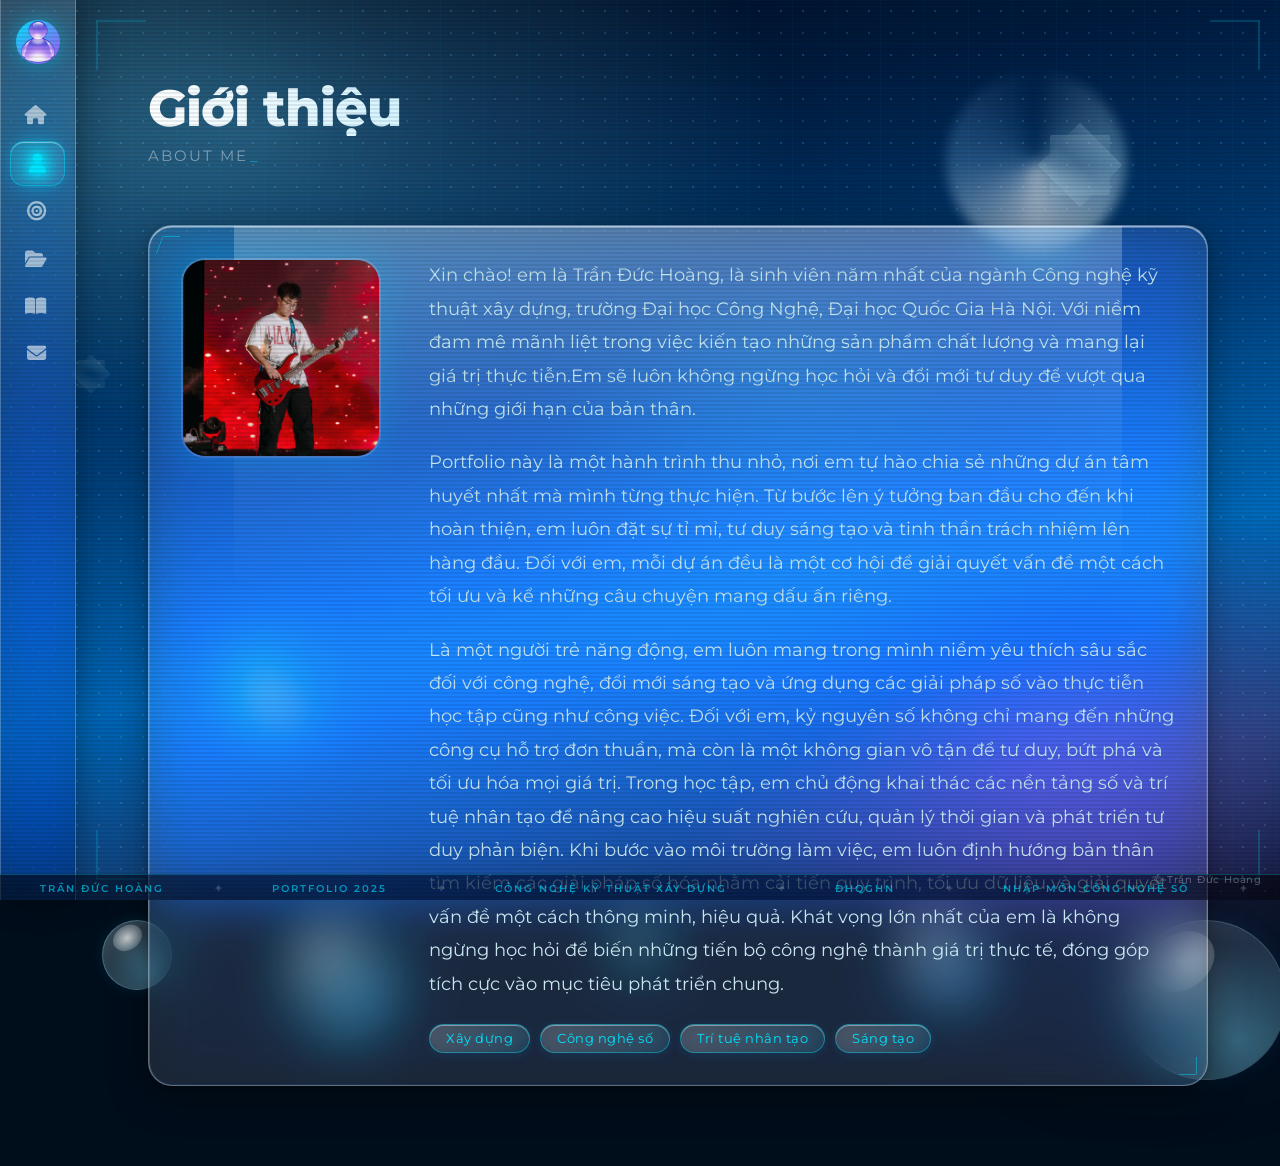
==== commit c9d273ba: "update" ====
--- a/about.html
+++ b/about.html
@@ -9,6 +9,26 @@
   <link rel="stylesheet" href="https://cdnjs.cloudflare.com/ajax/libs/font-awesome/6.4.0/css/all.min.css">
 </head>
 <body>
+
+<div class="scanlines"></div>
+
+<!-- Y2K Ticker -->
+<div class="ticker-wrap">
+  <div class="ticker">
+    <span>TRẦN ĐỨC HOÀNG</span><span class="sep">✦</span>
+    <span>PORTFOLIO 2025</span><span class="sep">✦</span>
+    <span>CÔNG NGHỆ KỸ THUẬT XÂY DỰNG</span><span class="sep">✦</span>
+    <span>ĐHQGHN</span><span class="sep">✦</span>
+    <span>NHẬP MÔN CÔNG NGHỆ SỐ</span><span class="sep">✦</span>
+    <span>ỨNG DỤNG TRÍ TUỆ NHÂN TẠO</span><span class="sep">✦</span>
+    <span>TRẦN ĐỨC HOÀNG</span><span class="sep">✦</span>
+    <span>PORTFOLIO 2025</span><span class="sep">✦</span>
+    <span>CÔNG NGHỆ KỸ THUẬT XÂY DỰNG</span><span class="sep">✦</span>
+    <span>ĐHQGHN</span><span class="sep">✦</span>
+    <span>NHẬP MÔN CÔNG NGHỆ SỐ</span><span class="sep">✦</span>
+    <span>ỨNG DỤNG TRÍ TUỆ NHÂN TẠO</span><span class="sep">✦</span>
+  </div>
+</div>
 
 <div class="orb orb1"></div>
 <div class="orb orb2"></div>
@@ -50,11 +70,11 @@
 
 <section id="about">
   <div class="section-head reveal">
-    <h2>Giới thiệu</h2>
+    <h2 data-text="Giới thiệu">Giới thiệu</h2>
     <p class="subtitle">About me</p>
   </div>
 
-  <div class="card reveal">
+  <div class="card reveal"><span class="corner-br"></span>
     <div class="profile-wrap">
       <img src="images/avatar.jpg" alt="Avatar" class="avatar-sm">
       <div class="bio">
@@ -65,7 +85,7 @@
           Portfolio này là một hành trình thu nhỏ, nơi em tự hào chia sẻ những dự án tâm huyết nhất mà mình từng thực hiện. Từ bước lên ý tưởng ban đầu cho đến khi hoàn thiện, em luôn đặt sự tỉ mỉ, tư duy sáng tạo và tinh thần trách nhiệm lên hàng đầu. Đối với em, mỗi dự án đều là một cơ hội để giải quyết vấn đề một cách tối ưu và kể những câu chuyện mang dấu ấn riêng.
         </p>
         <p>
-          à một người trẻ năng động, em luôn mang trong mình niềm yêu thích sâu sắc đối với công nghệ, đổi mới sáng tạo và ứng dụng các giải pháp số vào thực tiễn học tập cũng như công việc. Đối với em, kỷ nguyên số không chỉ mang đến những công cụ hỗ trợ đơn thuần, mà còn là một không gian vô tận để tư duy, bứt phá và tối ưu hóa mọi giá trị. Trong học tập, em chủ động khai thác các nền tảng số và trí tuệ nhân tạo để nâng cao hiệu suất nghiên cứu, quản lý thời gian và phát triển tư duy phản biện. Khi bước vào môi trường làm việc, em luôn định hướng bản thân tìm kiếm các giải pháp số hóa nhằm cải tiến quy trình, tối ưu dữ liệu và giải quyết vấn đề một cách thông minh, hiệu quả. Khát vọng lớn nhất của em là không ngừng học hỏi để biến những tiến bộ công nghệ thành giá trị thực tế, đóng góp tích cực vào mục tiêu phát triển chung.
+          Là một người trẻ năng động, em luôn mang trong mình niềm yêu thích sâu sắc đối với công nghệ, đổi mới sáng tạo và ứng dụng các giải pháp số vào thực tiễn học tập cũng như công việc. Đối với em, kỷ nguyên số không chỉ mang đến những công cụ hỗ trợ đơn thuần, mà còn là một không gian vô tận để tư duy, bứt phá và tối ưu hóa mọi giá trị. Trong học tập, em chủ động khai thác các nền tảng số và trí tuệ nhân tạo để nâng cao hiệu suất nghiên cứu, quản lý thời gian và phát triển tư duy phản biện. Khi bước vào môi trường làm việc, em luôn định hướng bản thân tìm kiếm các giải pháp số hóa nhằm cải tiến quy trình, tối ưu dữ liệu và giải quyết vấn đề một cách thông minh, hiệu quả. Khát vọng lớn nhất của em là không ngừng học hỏi để biến những tiến bộ công nghệ thành giá trị thực tế, đóng góp tích cực vào mục tiêu phát triển chung.
         </p>
         <div class="tag-row">
           <span class="tag">Xây dựng</span>
@@ -78,6 +98,7 @@
   </div>
 </section>
 
+<div class="credit">© Trần Đức Hoàng</div>
 <script src="script.js"></script>
 </body>
 </html>
--- a/style.css
+++ b/style.css
@@ -1261,3 +1261,258 @@
   pointer-events: none;
   user-select: none;
 }
+
+/* =========================================
+   Y2K FUTURISM EFFECTS
+   ========================================= */
+
+/* --- Scanline overlay --- */
+body {
+  position: relative;
+}
+
+.scanlines {
+  position: fixed;
+  inset: 0;
+  z-index: 9997;
+  pointer-events: none;
+  background: repeating-linear-gradient(
+    0deg,
+    transparent,
+    transparent 2px,
+    rgba(0,0,0,0.08) 2px,
+    rgba(0,0,0,0.08) 4px
+  );
+  animation: scanMove 8s linear infinite;
+}
+
+@keyframes scanMove {
+  0%   { background-position: 0 0; }
+  100% { background-position: 0 100px; }
+}
+
+/* --- CRT flicker --- */
+.scanlines::after {
+  content: "";
+  position: fixed;
+  inset: 0;
+  background: linear-gradient(
+    180deg,
+    transparent 0%,
+    rgba(0,220,255,0.03) 50%,
+    transparent 100%
+  );
+  animation: crtFlicker 5s ease-in-out infinite;
+}
+
+@keyframes crtFlicker {
+  0%,100% { opacity: 1; }
+  92%      { opacity: 1; }
+  93%      { opacity: 0.6; }
+  94%      { opacity: 1; }
+  96%      { opacity: 0.8; }
+  97%      { opacity: 1; }
+}
+
+/* --- Y2K Futurism: glitch text on headings --- */
+.section-head h2 {
+  position: relative;
+}
+
+.section-head h2::before,
+.section-head h2::after {
+  content: attr(data-text);
+  position: absolute;
+  inset: 0;
+  background: linear-gradient(90deg, #fff, #a8e8ff, #00e5ff, #c084fc, #fff);
+  background-size: 200% auto;
+  -webkit-background-clip: text;
+  background-clip: text;
+  -webkit-text-fill-color: transparent;
+}
+
+.section-head h2::before {
+  left: 2px;
+  background: linear-gradient(90deg, #ff00aa, #00e5ff);
+  -webkit-background-clip: text;
+  background-clip: text;
+  -webkit-text-fill-color: transparent;
+  opacity: 0;
+  animation: glitchSlice1 6s infinite;
+}
+
+.section-head h2::after {
+  left: -2px;
+  background: linear-gradient(90deg, #00ffcc, #ff00aa);
+  -webkit-background-clip: text;
+  background-clip: text;
+  -webkit-text-fill-color: transparent;
+  opacity: 0;
+  animation: glitchSlice2 6s infinite;
+}
+
+@keyframes glitchSlice1 {
+  0%,89%,100% { opacity:0; transform:translate(0); clip-path: inset(0 0 100% 0); }
+  90%  { opacity:0.7; transform:translate(3px,-1px);  clip-path: inset(20% 0 60% 0); }
+  91%  { opacity:0;   transform:translate(0); }
+  93%  { opacity:0.5; transform:translate(-2px,1px); clip-path: inset(55% 0 20% 0); }
+  94%  { opacity:0; }
+}
+
+@keyframes glitchSlice2 {
+  0%,89%,100% { opacity:0; transform:translate(0); clip-path: inset(0 0 100% 0); }
+  90%  { opacity:0.6; transform:translate(-3px,1px); clip-path: inset(50% 0 30% 0); }
+  92%  { opacity:0; }
+  94%  { opacity:0.5; transform:translate(2px,-1px); clip-path: inset(15% 0 70% 0); }
+  95%  { opacity:0; }
+}
+
+/* --- Y2K Ticker tape --- */
+.ticker-wrap {
+  position: fixed;
+  bottom: 0; left: 0; right: 0;
+  height: 26px;
+  overflow: hidden;
+  z-index: 9996;
+  background: linear-gradient(
+    90deg,
+    rgba(0,0,0,0.55),
+    rgba(0,20,60,0.70) 30%,
+    rgba(0,20,60,0.70) 70%,
+    rgba(0,0,0,0.55)
+  );
+  border-top: 1px solid rgba(0,220,255,0.25);
+  display: flex;
+  align-items: center;
+}
+
+.ticker {
+  display: flex;
+  gap: 0;
+  animation: tickerScroll 30s linear infinite;
+  white-space: nowrap;
+}
+
+.ticker span {
+  font-size: 0.62rem;
+  font-weight: 600;
+  letter-spacing: 2px;
+  text-transform: uppercase;
+  color: rgba(0,220,255,0.65);
+  padding: 0 40px;
+}
+
+.ticker span.sep {
+  color: rgba(255,255,255,0.20);
+  padding: 0 10px;
+  letter-spacing: 0;
+}
+
+@keyframes tickerScroll {
+  0%   { transform: translateX(0); }
+  100% { transform: translateX(-50%); }
+}
+
+/* --- Neon glow on active sidebar link --- */
+.sidebar-menu li a.active {
+  text-shadow: 0 0 8px rgba(0,230,255,0.9), 0 0 20px rgba(0,230,255,0.5);
+}
+
+.sidebar-menu li a.active i {
+  filter: drop-shadow(0 0 6px #00e5ff) drop-shadow(0 0 14px #00e5ff);
+}
+
+/* --- Y2K Futurism: card corner brackets --- */
+.card::before {
+  content: "";
+  position: absolute;
+  top: 10px; left: 10px;
+  width: 18px; height: 18px;
+  border-top: 1.5px solid rgba(0,220,255,0.6);
+  border-left: 1.5px solid rgba(0,220,255,0.6);
+  border-radius: 2px 0 0 0;
+  pointer-events: none;
+  z-index: 5;
+  animation: none;
+  background: none;
+}
+
+.card > .corner-br {
+  position: absolute;
+  bottom: 10px; right: 10px;
+  width: 18px; height: 18px;
+  border-bottom: 1.5px solid rgba(0,220,255,0.45);
+  border-right:  1.5px solid rgba(0,220,255,0.45);
+  border-radius: 0 0 2px 0;
+  pointer-events: none;
+  z-index: 5;
+}
+
+/* --- Futurism: data-label HUD on project cards --- */
+#projects .card-proj .proj-num {
+  font-family: 'Montserrat', monospace;
+  font-size: 3rem;
+  font-weight: 800;
+  color: transparent;
+  -webkit-text-stroke: 1px rgba(0,220,255,0.25);
+  line-height: 1;
+  margin-bottom: 12px;
+  letter-spacing: -2px;
+  transition: -webkit-text-stroke 0.3s ease, color 0.3s ease;
+}
+
+#projects .card-proj:hover .proj-num {
+  -webkit-text-stroke: 1px rgba(0,220,255,0.65);
+  color: transparent;
+  filter: drop-shadow(0 0 8px rgba(0,220,255,0.4));
+}
+
+/* --- Futurism: section subtitle blink cursor --- */
+.section-head .subtitle::after {
+  content: "_";
+  animation: blink 1s step-end infinite;
+  color: rgba(0,220,255,0.7);
+  margin-left: 2px;
+}
+
+@keyframes blink {
+  0%,100% { opacity:1; }
+  50%      { opacity:0; }
+}
+
+/* --- Neon border pulse on card hover --- */
+@keyframes neonPulse {
+  0%,100% { box-shadow: inset 0 1.5px 0 rgba(255,255,255,0.55), 0 8px 40px rgba(0,0,0,0.35), 0 0 12px rgba(0,220,255,0.15); }
+  50%     { box-shadow: inset 0 1.5px 0 rgba(255,255,255,0.55), 0 8px 40px rgba(0,0,0,0.35), 0 0 28px rgba(0,220,255,0.45); }
+}
+
+.card:hover {
+  animation: neonPulse 2s ease-in-out infinite;
+}
+
+/* --- Y2K loading bar accent (hero page) --- */
+.hero-inner::before {
+  content: "";
+  position: absolute;
+  bottom: 0; left: 5%; right: 5%;
+  height: 2px;
+  background: linear-gradient(
+    90deg,
+    transparent,
+    rgba(0,220,255,0.8) 30%,
+    rgba(168,85,247,0.8) 70%,
+    transparent
+  );
+  border-radius: 999px;
+  animation: loadBar 3s ease-in-out infinite alternate;
+}
+
+@keyframes loadBar {
+  0%   { opacity:0.3; transform:scaleX(0.4); }
+  100% { opacity:1.0; transform:scaleX(1.0); }
+}
+
+/* Adjust ticker on mobile */
+@media (max-width: 768px) {
+  .ticker-wrap { display: none; }
+}
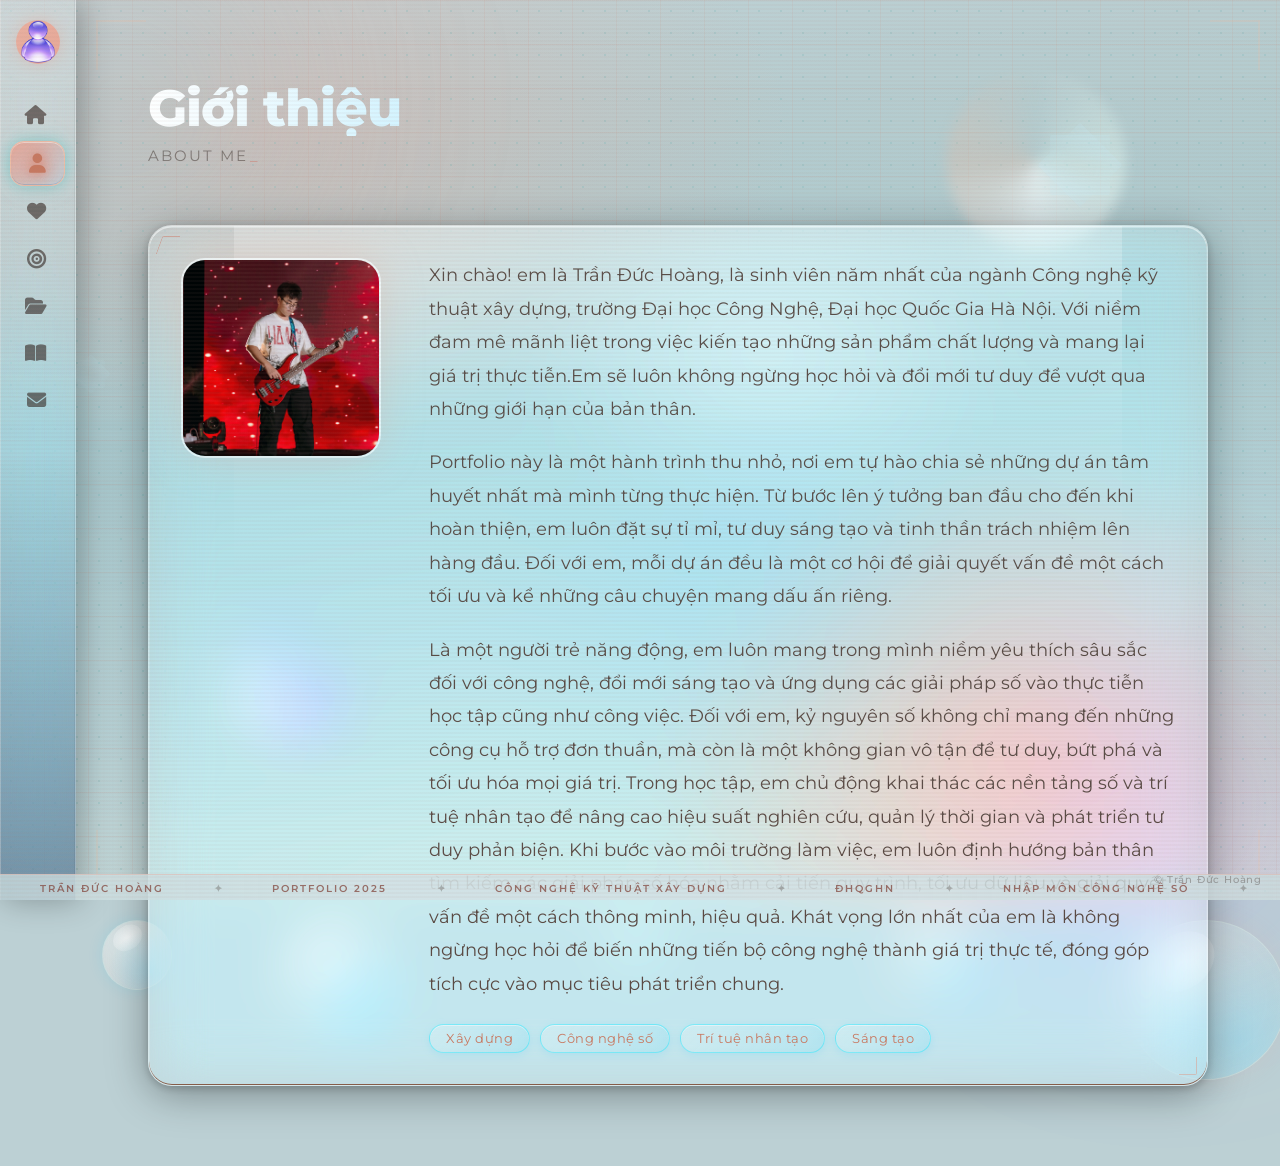
==== commit 6b27bd64: "update" ====
--- a/about.html
+++ b/about.html
@@ -61,6 +61,7 @@
   <ul class="sidebar-menu">
     <li><a href="index.html"><i class="fa-solid fa-house"></i><span class="text">Trang chủ</span></a></li>
     <li><a href="about.html" class="active"><i class="fa-solid fa-user"></i><span class="text">Giới thiệu</span></a></li>
+    <li><a href="hobbies.html"><i class="fa-solid fa-heart"></i><span class="text">Sở thích</span></a></li>
     <li><a href="goals.html"><i class="fa-solid fa-bullseye"></i><span class="text">Mục tiêu</span></a></li>
     <li><a href="projects.html"><i class="fa-solid fa-folder-open"></i><span class="text">Dự án</span></a></li>
     <li><a href="reflection.html"><i class="fa-solid fa-book-open"></i><span class="text">Tổng kết</span></a></li>
--- a/style.css
+++ b/style.css
@@ -4,22 +4,22 @@
    VARIABLES & RESET
    ========================================= */
 :root {
-  --cyan:    #00e5ff;
-  --purple:  #a855f7;
-  --white:   #ffffff;
-  --soft:    #c8e6f0;
-
-  --bg0: #000d1a;
-  --bg1: #001f3a;
-  --bg2: #002f55;
-
-  --glass:        rgba(255,255,255,0.08);
-  --glass-border: rgba(255,255,255,0.18);
-  --glass-hover:  rgba(255,255,255,0.14);
+  --cyan:    #e8a898;
+  --purple:  #e8a898;
+  --white:   #f0ece8;
+  --soft:    #c8b8ae;
+
+  --bg0: #bcd0d4;
+  --bg1: #aec4c8;
+  --bg2: #9ebac0;
+
+  --glass:        rgba(255,255,255,0.40);
+  --glass-border: rgba(255,255,255,0.65);
+  --glass-hover:  rgba(255,255,255,0.55);
 
   --nav-w: 76px;
   --nav-w-open: 240px;
-  --shadow-card: 0 8px 32px rgba(0,0,0,0.4);
+  --shadow-card: 0 8px 32px rgba(80,110,120,0.22);
 }
 
 *, *::before, *::after { margin:0; padding:0; box-sizing:border-box; }
@@ -28,7 +28,7 @@
 
 body {
   font-family: 'Montserrat', sans-serif;
-  color: var(--white);
+  color: #3a2e28;
   background: var(--bg0);
   min-height: 100vh;
   overflow-x: hidden;
@@ -42,18 +42,18 @@
   content: "";
   position: fixed; inset: 0; z-index: -3;
   background:
-    radial-gradient(ellipse 60% 50% at 15% 20%,  rgba(0,229,255,0.18) 0%, transparent 70%),
-    radial-gradient(ellipse 50% 60% at 85% 80%,  rgba(168,85,247,0.18) 0%, transparent 70%),
-    radial-gradient(ellipse 80% 40% at 50% 50%,  rgba(0,31,58,0.9)    0%, transparent 100%),
-    linear-gradient(160deg, #000d1a 0%, #001f3a 50%, #000d1a 100%);
+    radial-gradient(ellipse 60% 55% at 15% 25%, rgba(232,168,152,0.40) 0%, transparent 65%),
+    radial-gradient(ellipse 55% 60% at 85% 75%, rgba(240,180,160,0.45) 0%, transparent 65%),
+    radial-gradient(ellipse 40% 35% at 50% 50%, rgba(240,236,232,0.20) 0%, transparent 55%),
+    linear-gradient(160deg, #c8d8dc 0%, #bdd0d4 45%, #d8e0dc 100%);
 }
 
 body::after {
   content: "";
   position: fixed; inset: 0; z-index: -2;
   background-image:
-    linear-gradient(rgba(0,229,255,0.05) 1px, transparent 1px),
-    linear-gradient(90deg, rgba(0,229,255,0.05) 1px, transparent 1px);
+    linear-gradient(rgba(215,143,128,0.12) 1px, transparent 1px),
+    linear-gradient(90deg, rgba(215,143,128,0.12) 1px, transparent 1px);
   background-size: 44px 44px;
 }
 
@@ -63,9 +63,9 @@
   filter: blur(100px); pointer-events: none; z-index: -1;
   animation: orbFloat ease-in-out infinite;
 }
-.orb1 { width:400px; height:400px; top:-100px;  left:-80px;  background:rgba(0,229,255,0.15);  animation-duration:14s; }
-.orb2 { width:350px; height:350px; bottom:-80px; right:-60px; background:rgba(168,85,247,0.15); animation-duration:11s; }
-.orb3 { width:280px; height:280px; top:50%;      left:50%;    background:rgba(0,150,255,0.10);  animation-duration:17s; }
+.orb1 { width:400px; height:400px; top:-100px;  left:-80px;  background:rgba(232,168,152,0.35);  animation-duration:14s; }
+.orb2 { width:350px; height:350px; bottom:-80px; right:-60px; background:rgba(240,165,145,0.35); animation-duration:11s; }
+.orb3 { width:280px; height:280px; top:50%;      left:50%;    background:rgba(200,220,215,0.28);  animation-duration:17s; }
 
 @keyframes orbFloat {
   0%,100% { transform: translate(0,0); }
@@ -85,10 +85,10 @@
   flex-direction: column;
   align-items: center;
   padding: 20px 0;
-  background: rgba(0,10,25,0.65);
+  background: rgba(240,236,232,0.55);
   backdrop-filter: blur(20px);
   -webkit-backdrop-filter: blur(20px);
-  border-right: 1px solid var(--glass-border);
+  border-right: 1px solid rgba(255,255,255,0.70);
   transition: width 0.4s cubic-bezier(.4,0,.2,1);
   overflow: hidden;
 }
@@ -101,14 +101,14 @@
 .sidebar .logo {
   width: 44px; height: 44px;
   border-radius: 50%;
-  background: linear-gradient(135deg, var(--cyan), var(--purple));
+  background: linear-gradient(135deg, #e8b0a0, #e8a898);
   display: flex; align-items: center; justify-content: center;
   font-family: 'Montserrat', sans-serif;
   font-weight: 800; font-size: 1.1rem;
-  color: #000;
+  color: #3a2e28;
   flex-shrink: 0;
   margin-bottom: 30px;
-  box-shadow: 0 0 20px rgba(0,229,255,0.4);
+  box-shadow: 0 0 20px rgba(232,168,152,0.5);
 }
 
 .sidebar .logo img {
@@ -133,7 +133,7 @@
   gap: 14px;
   padding: 12px 14px;
   border-radius: 14px;
-  color: rgba(255,255,255,0.6);
+  color: rgba(60,45,40,0.65);
   text-decoration: none;
   transition: all 0.3s ease;
   white-space: nowrap;
@@ -160,20 +160,20 @@
 
 .sidebar-menu li a:hover,
 .sidebar-menu li a.active {
-  color: var(--white);
-  background: var(--glass-hover);
+  color: #3a2e28;
+  background: rgba(255,255,255,0.50);
 }
 
 .sidebar-menu li a.active {
-  color: var(--cyan);
-  background: rgba(0,229,255,0.1);
-  border: 1px solid rgba(0,229,255,0.2);
+  color: #c87860;
+  background: rgba(232,168,152,0.25);
+  border: 1px solid rgba(232,168,152,0.55);
 }
 
 .sidebar-menu li a.active i,
 .sidebar-menu li a:hover i {
-  color: var(--cyan);
-  filter: drop-shadow(0 0 6px var(--cyan));
+  color: #c87860;
+  filter: drop-shadow(0 0 6px rgba(220,148,133,0.6));
 }
 
 /* =========================================
@@ -197,7 +197,7 @@
   font-size: clamp(2rem, 5vw, 3.2rem);
   font-weight: 800;
   letter-spacing: -1px;
-  background: linear-gradient(90deg, #fff 0%, var(--cyan) 50%, var(--purple) 100%);
+  background: linear-gradient(90deg, #e8b0a0 0%, #b4d8d8 40%, #e8a898 100%);
   -webkit-background-clip: text;
   background-clip: text;
   -webkit-text-fill-color: transparent;
@@ -207,7 +207,7 @@
 .section-head .subtitle {
   margin-top: 10px;
   font-size: 0.95rem;
-  color: rgba(255,255,255,0.45);
+  color: rgba(60,45,40,0.50);
   letter-spacing: 2px;
   text-transform: uppercase;
 }
@@ -233,7 +233,7 @@
   position: absolute;
   top: 0; left: -100%;
   width: 60%; height: 100%;
-  background: linear-gradient(90deg, transparent, rgba(255,255,255,0.06), transparent);
+  background: linear-gradient(90deg, transparent, rgba(255,255,255,0.22), transparent);
   transform: skewX(-20deg);
   animation: shimmer 7s infinite;
 }
@@ -245,8 +245,8 @@
 
 .card:hover {
   transform: translateY(-6px);
-  box-shadow: 0 20px 60px rgba(0,0,0,0.5), 0 0 30px rgba(0,229,255,0.15);
-  border-color: rgba(0,229,255,0.35);
+  box-shadow: 0 20px 60px rgba(80,110,120,0.25), 0 0 30px rgba(232,168,152,0.25);
+  border-color: rgba(232,168,152,0.60);
 }
 
 .grid {
@@ -291,15 +291,15 @@
   width: 160px; height: 160px;
   border-radius: 50%;
   object-fit: cover;
-  border: 3px solid rgba(0,229,255,0.4);
-  box-shadow: 0 0 0 8px rgba(0,229,255,0.08), 0 0 60px rgba(0,229,255,0.3);
+  border: 3px solid rgba(255,255,255,0.80);
+  box-shadow: 0 0 0 8px rgba(232,168,152,0.20), 0 0 60px rgba(232,168,152,0.35);
 }
 
 .avatar-ring {
   position: absolute;
   inset: -12px;
   border-radius: 50%;
-  border: 1px solid rgba(0,229,255,0.25);
+  border: 1px solid rgba(232,168,152,0.55);
   animation: ringPulse 3s ease-in-out infinite;
 }
 
@@ -313,7 +313,7 @@
   font-size: clamp(2.2rem, 6vw, 4rem);
   font-weight: 800;
   letter-spacing: -2px;
-  background: linear-gradient(180deg, #fff 0%, rgba(255,255,255,0.7) 100%);
+  background: linear-gradient(180deg, #3a2e28 0%, #5a4a44 100%);
   -webkit-background-clip: text;
   background-clip: text;
   -webkit-text-fill-color: transparent;
@@ -324,14 +324,14 @@
   font-size: 0.85rem;
   letter-spacing: 3px;
   text-transform: uppercase;
-  color: var(--cyan);
+  color: #c87860;
   margin-bottom: 18px;
 }
 
 .hero-desc {
   font-size: 1rem;
   line-height: 1.8;
-  color: rgba(255,255,255,0.55);
+  color: rgba(60,45,40,0.65);
   margin-bottom: 36px;
   max-width: 500px;
   margin-inline: auto;
@@ -343,8 +343,8 @@
   gap: 10px;
   padding: 14px 32px;
   border-radius: 999px;
-  background: linear-gradient(135deg, var(--cyan), var(--purple));
-  color: #03111f;
+  background: linear-gradient(135deg, #e8b0a0, #e8a898);
+  color: #3a2e28;
   font-weight: 700;
   font-size: 0.95rem;
   text-decoration: none;
@@ -353,7 +353,7 @@
 
 .btn:hover {
   transform: translateY(-3px) scale(1.03);
-  box-shadow: 0 0 30px rgba(0,229,255,0.45);
+  box-shadow: 0 0 30px rgba(232,168,152,0.55);
 }
 
 /* =========================================
@@ -371,13 +371,13 @@
   border-radius: 24px;
   object-fit: cover;
   border: 2px solid var(--glass-border);
-  box-shadow: 0 0 40px rgba(0,229,255,0.2);
+  box-shadow: 0 0 40px rgba(232,168,152,0.35);
 }
 
 #about .bio p {
   font-size: 1.1rem;
   line-height: 1.9;
-  color: var(--soft);
+  color: #5a4a44;
   margin-bottom: 20px;
 }
 
@@ -389,10 +389,10 @@
 .tag {
   padding: 6px 16px;
   border-radius: 999px;
-  border: 1px solid rgba(0,229,255,0.3);
+  border: 1px solid rgba(232,168,152,0.55);
   font-size: 0.8rem;
-  color: var(--cyan);
-  background: rgba(0,229,255,0.08);
+  color: #c87860;
+  background: rgba(232,168,152,0.22);
   letter-spacing: 0.5px;
 }
 
@@ -407,7 +407,7 @@
   font-family: 'Montserrat', sans-serif;
   font-size: 1.4rem;
   font-weight: 700;
-  color: var(--cyan);
+  color: #c87860;
   margin-bottom: 16px;
   display: flex;
   align-items: center;
@@ -434,7 +434,7 @@
   font-family: 'Montserrat', sans-serif;
   font-size: 2.8rem;
   font-weight: 800;
-  color: rgba(0,229,255,0.15);
+  color: rgba(210,138,122,0.30);
   line-height: 1;
   margin-bottom: 12px;
 }
@@ -442,7 +442,7 @@
 #projects .card-proj h3 {
   font-size: 1rem;
   font-weight: 600;
-  color: rgba(255,255,255,0.5);
+  color: rgba(60,45,40,0.50);
   letter-spacing: 2px;
   text-transform: uppercase;
   margin-bottom: 8px;
@@ -451,13 +451,13 @@
 #projects .card-proj p {
   font-size: 1.1rem;
   font-weight: 500;
-  color: var(--white);
+  color: #3a2e28;
 }
 
 #projects .card-proj .arrow {
   position: absolute;
   bottom: 20px; right: 24px;
-  color: var(--cyan);
+  color: #c87860;
   font-size: 1.1rem;
   opacity: 0;
   transform: translateX(-8px);
@@ -470,7 +470,7 @@
 }
 
 #projects .card-proj:hover .proj-num {
-  color: rgba(0,229,255,0.3);
+  color: rgba(210,138,122,0.55);
 }
 
 /* =========================================
@@ -479,7 +479,7 @@
 #reflection .card p {
   font-size: 1.1rem;
   line-height: 1.95;
-  color: var(--soft);
+  color: #5a4a44;
   margin-bottom: 22px;
 }
 
@@ -509,23 +509,23 @@
 
 #contact .contact-item:hover {
   background: var(--glass-hover);
-  border-color: rgba(0,229,255,0.3);
+  border-color: rgba(232,168,152,0.3);
   transform: translateX(6px);
 }
 
 #contact .contact-item i {
   font-size: 1.4rem;
-  color: var(--cyan);
+  color: #c87860;
   width: 28px;
   text-align: center;
-  filter: drop-shadow(0 0 6px var(--cyan));
+  filter: drop-shadow(0 0 6px rgba(220,148,133,0.55));
 }
 
 #contact .contact-item .label {
   font-size: 0.75rem;
   letter-spacing: 1.5px;
   text-transform: uppercase;
-  color: rgba(255,255,255,0.4);
+  color: rgba(60,45,40,0.45);
   margin-bottom: 3px;
 }
 
@@ -607,25 +607,25 @@
 /* --- Background: Y2K chrome + Aero sky gradient --- */
 body::before {
   background:
-    radial-gradient(ellipse 70% 55% at 20% 15%, rgba(120,220,255,0.28) 0%, transparent 60%),
-    radial-gradient(ellipse 50% 60% at 80% 85%, rgba(180,100,255,0.22) 0%, transparent 60%),
-    radial-gradient(ellipse 40% 35% at 60% 40%, rgba(255,255,255,0.10) 0%, transparent 50%),
+    radial-gradient(ellipse 70% 55% at 20% 15%, rgba(232,168,152,0.42) 0%, transparent 60%),
+    radial-gradient(ellipse 50% 60% at 80% 85%, rgba(240,170,150,0.48) 0%, transparent 60%),
+    radial-gradient(ellipse 40% 35% at 60% 40%, rgba(255,255,255,0.35) 0%, transparent 50%),
     linear-gradient(170deg,
-      #00091a 0%,
-      #001c40 20%,
-      #003d7a 45%,
-      #0066b8 65%,
-      #1a3a6e 85%,
-      #000d20 100%
+      #c0d4d8 0%,
+      #b8cdd0 20%,
+      #aec8cc 45%,
+      #b8d0d4 65%,
+      #c4d8d8 85%,
+      #ccdce0 100%
     );
 }
 
 /* Y2K pixel dot grid overlay */
 body::after {
   background-image:
-    radial-gradient(circle, rgba(100,220,255,0.18) 1px, transparent 1px),
-    linear-gradient(rgba(0,200,255,0.04) 1px, transparent 1px),
-    linear-gradient(90deg, rgba(0,200,255,0.04) 1px, transparent 1px);
+    radial-gradient(circle, rgba(120,180,180,0.25) 1px, transparent 1px),
+    linear-gradient(rgba(210,138,122,0.10) 1px, transparent 1px),
+    linear-gradient(90deg, rgba(210,138,122,0.10) 1px, transparent 1px);
   background-size: 22px 22px, 44px 44px, 44px 44px;
   animation: gridDrift 20s linear infinite;
 }
@@ -663,11 +663,11 @@
   background: radial-gradient(circle at 70% 75%, rgba(120,220,255,0.35) 0%, transparent 60%);
 }
 
-.bubble1  { width:70px;  height:70px;  left:8%;   bottom:-90px;  background:radial-gradient(circle at 35% 35%, rgba(200,240,255,0.25), rgba(0,180,255,0.08)); border:1px solid rgba(180,230,255,0.35); box-shadow:inset 0 0 20px rgba(255,255,255,0.15), 0 0 15px rgba(0,200,255,0.12); animation-duration:18s; animation-delay:0s; }
-.bubble2  { width:120px; height:120px; left:22%;  bottom:-140px; background:radial-gradient(circle at 35% 35%, rgba(200,240,255,0.22), rgba(100,160,255,0.07)); border:1px solid rgba(180,220,255,0.30); box-shadow:inset 0 0 30px rgba(255,255,255,0.12), 0 0 20px rgba(0,180,255,0.10); animation-duration:26s; animation-delay:4s; }
-.bubble3  { width:50px;  height:50px;  left:48%;  bottom:-70px;  background:radial-gradient(circle at 35% 35%, rgba(220,245,255,0.28), rgba(0,220,255,0.08)); border:1px solid rgba(200,235,255,0.32); box-shadow:inset 0 0 15px rgba(255,255,255,0.18), 0 0 10px rgba(0,220,255,0.12); animation-duration:14s; animation-delay:8s; }
-.bubble4  { width:95px;  height:95px;  left:70%;  bottom:-110px; background:radial-gradient(circle at 35% 35%, rgba(200,230,255,0.20), rgba(140,100,255,0.07)); border:1px solid rgba(180,200,255,0.28); box-shadow:inset 0 0 25px rgba(255,255,255,0.10), 0 0 18px rgba(140,100,255,0.10); animation-duration:22s; animation-delay:2s; }
-.bubble5  { width:160px; height:160px; left:88%;  bottom:-180px; background:radial-gradient(circle at 35% 35%, rgba(200,240,255,0.18), rgba(0,160,255,0.06)); border:1px solid rgba(180,225,255,0.25); box-shadow:inset 0 0 40px rgba(255,255,255,0.10), 0 0 25px rgba(0,180,255,0.08); animation-duration:32s; animation-delay:6s; }
+.bubble1  { width:70px;  height:70px;  left:8%;   bottom:-90px;  background:radial-gradient(circle at 35% 35%, rgba(240,248,248,0.55), rgba(232,165,150,0.14)); border:1px solid rgba(200,230,230,0.55); box-shadow:inset 0 0 20px rgba(255,255,255,0.15), 0 0 15px rgba(0,200,255,0.12); animation-duration:18s; animation-delay:0s; }
+.bubble2  { width:120px; height:120px; left:22%;  bottom:-140px; background:radial-gradient(circle at 35% 35%, rgba(245,240,236,0.50), rgba(210,180,168,0.10)); border:1px solid rgba(220,236,236,0.55); box-shadow:inset 0 0 30px rgba(255,255,255,0.12), 0 0 20px rgba(0,180,255,0.10); animation-duration:26s; animation-delay:4s; }
+.bubble3  { width:50px;  height:50px;  left:48%;  bottom:-70px;  background:radial-gradient(circle at 35% 35%, rgba(240,248,240,0.55), rgba(232,165,150,0.14)); border:1px solid rgba(210,236,230,0.55); box-shadow:inset 0 0 15px rgba(255,255,255,0.18), 0 0 10px rgba(0,220,255,0.12); animation-duration:14s; animation-delay:8s; }
+.bubble4  { width:95px;  height:95px;  left:70%;  bottom:-110px; background:radial-gradient(circle at 35% 35%, rgba(248,238,228,0.45), rgba(230,170,155,0.10)); border:1px solid rgba(220,225,220,0.50); box-shadow:inset 0 0 25px rgba(255,255,255,0.10), 0 0 18px rgba(140,100,255,0.10); animation-duration:22s; animation-delay:2s; }
+.bubble5  { width:160px; height:160px; left:88%;  bottom:-180px; background:radial-gradient(circle at 35% 35%, rgba(242,244,240,0.40), rgba(110,185,185,0.10)); border:1px solid rgba(218,232,228,0.48); box-shadow:inset 0 0 40px rgba(255,255,255,0.10), 0 0 25px rgba(232,165,150,0.14); animation-duration:32s; animation-delay:6s; }
 
 @keyframes bubbleRise {
   0%   { transform: translateY(0)   translateX(0)   scale(1);    opacity:0; }
@@ -691,9 +691,9 @@
   background: conic-gradient(
     from 0deg,
     rgba(255,255,255,0),
-    rgba(200,240,255,0.35),
+    rgba(230,248,240,0.45),
     rgba(255,255,255,0.6),
-    rgba(140,200,255,0.25),
+    rgba(230,190,170,0.35),
     rgba(255,255,255,0)
   );
   filter: blur(6px);
@@ -835,13 +835,13 @@
 .sidebar-menu li a.active {
   background: linear-gradient(
     135deg,
-    rgba(0,200,255,0.25) 0%,
-    rgba(100,180,255,0.12) 100%
-  );
-  border: 1px solid rgba(0,220,255,0.40);
+    rgba(240, 192, 168,0.25) 0%,
+    rgba(130, 97, 81,0.12) 100%
+  );
+  border: 1px solid rgba(240, 192, 168,0.40);
   box-shadow:
     inset 0 1px rgba(255,255,255,0.35),
-    0 0 12px rgba(0,200,255,0.25);
+    0 0 12px rgba(156, 113, 92,0.25);
 }
 
 /* --- Y2K Chrome Button --- */
@@ -849,9 +849,9 @@
   background: linear-gradient(
     180deg,
     rgba(255,255,255,0.55) 0%,
-    rgba(0,200,255,0.7)   25%,
-    rgba(0,120,220,0.9)   60%,
-    rgba(0,60,160,1)      100%
+    rgba(224, 158, 141,0.7)   25%,
+    rgba(196, 123, 104,0.9)   60%,
+    rgba(143, 80, 64,1)      100%
   );
   border: 1px solid rgba(255,255,255,0.5);
   color: #fff;
@@ -859,32 +859,32 @@
   box-shadow:
     inset 0 1px 0 rgba(255,255,255,0.6),
     inset 0 -1px 0 rgba(0,0,0,0.25),
-    0 4px 20px rgba(0,180,255,0.5),
-    0 0 0 1px rgba(0,150,255,0.3);
+    0 4px 20px rgba(196, 123, 104,0.5),
+    0 0 0 1px rgba(143, 80, 64,0.3);
 }
 
 .btn:hover {
   box-shadow:
     inset 0 1px 0 rgba(255,255,255,0.8),
-    0 6px 28px rgba(0,200,255,0.65),
-    0 0 40px rgba(0,200,255,0.3);
+    0 6px 28px rgba(232, 168, 152,0.65),
+    0 0 40px rgba(230, 158, 140,0.3);
   filter: brightness(1.1);
 }
 
 /* --- Aero Tags --- */
 .tag {
-  background: linear-gradient(135deg, rgba(0,200,255,0.18), rgba(100,180,255,0.10));
-  border: 1px solid rgba(0,220,255,0.35);
-  box-shadow: inset 0 1px rgba(255,255,255,0.3), 0 2px 8px rgba(0,180,255,0.12);
+  background: linear-gradient(135deg, rgba(230, 158, 140,0.18), rgba(230, 158, 140,0.10));
+  border: 1px solid rgba(232, 168, 152,0.35);
+  box-shadow: inset 0 1px rgba(255,255,255,0.3), 0 2px 8px rgba(143, 80, 64,0.12);
 }
 
 /* --- Aero Avatar glow --- */
 .avatar {
   box-shadow:
-    0 0 0 4px rgba(0,200,255,0.20),
-    0 0 0 8px rgba(0,200,255,0.08),
-    0 0 50px rgba(0,200,255,0.4),
-    0 0 100px rgba(0,150,255,0.2);
+    0 0 0 4px rgba(227, 140, 118,0.20),
+    0 0 0 8px rgba(194, 77, 47,0.08),
+    0 0 50px rgba(212, 144, 127,0.4),
+    0 0 100px rgba(158, 100, 85,0.2);
 }
 
 /* --- Y2K HUD corner decorations --- */
@@ -900,7 +900,7 @@
 .hud-corner::after {
   content: "";
   position: absolute;
-  background: rgba(0,220,255,0.7);
+  background: rgba(240, 192, 168,0.7);
 }
 
 .hud-corner::before { width: 2px; height: 100%; }
@@ -912,7 +912,7 @@
 .hud-br { bottom:20px; right:20px; transform: scale(-1); }
 
 /* --- Orbs: Aero bokeh style --- */
-.orb1 { background: radial-gradient(circle, rgba(120,230,255,0.30) 0%, rgba(0,180,255,0.08) 70%); }
+.orb1 { background: radial-gradient(circle, rgba(120,230,255,0.30) 0%, rgba(232,165,150,0.14) 70%); }
 .orb2 { background: radial-gradient(circle, rgba(180,130,255,0.28) 0%, rgba(120,80,255,0.06) 70%); }
 .orb3 { background: radial-gradient(circle, rgba(80,200,255,0.20) 0%, rgba(0,150,255,0.04) 70%); }
 
@@ -922,8 +922,8 @@
     90deg,
     #ffffff  0%,
     #a8e8ff 25%,
-    #00e5ff 50%,
-    #c084fc 75%,
+    #7ecece 50%,
+    #f0c0a8 75%,
     #ffffff 100%
   );
   background-size: 200% auto;
@@ -951,7 +951,7 @@
   --lg-blur:         28px;
   --lg-shadow:
     inset 0 1.5px 0   rgba(255,255,255,0.55),
-    inset 0 -1px  0   rgba(0,80,160,0.25),
+    inset 0 -1px  0   rgba(133, 92, 73),
     inset 1px 0   0   rgba(255,255,255,0.18),
     inset -1px 0  0   rgba(255,255,255,0.10),
     0 8px 40px rgba(0,0,0,0.35),
@@ -980,11 +980,11 @@
   border-color: var(--lg-border-hover);
   box-shadow:
     inset 0 2px   0   rgba(255,255,255,0.70),
-    inset 0 -1px  0   rgba(0,120,200,0.30),
+    inset 0 -1px  0   rgba(133, 92, 73),
     inset 1px 0   0   rgba(255,255,255,0.28),
     inset -1px 0  0   rgba(255,255,255,0.15),
     0 20px 60px rgba(0,0,0,0.50),
-    0 0   40px rgba(0,200,255,0.18);
+    0 0   40px rgba(171, 97, 63);
   transform: translateY(-7px);
 }
 
@@ -1059,14 +1059,14 @@
   -webkit-backdrop-filter: blur(20px) saturate(200%);
   background: linear-gradient(
     135deg,
-    rgba(0,210,255,0.22) 0%,
+    rgba(232, 168, 152) 0%,
     rgba(120,180,255,0.10) 100%
   );
-  border: 1px solid rgba(0,230,255,0.45);
+  border: 1px solid rgba(240, 192, 168);
   box-shadow:
     inset 0 1px 0 rgba(255,255,255,0.45),
     inset 0 -1px 0 rgba(0,100,200,0.20),
-    0 0 16px rgba(0,200,255,0.22);
+    0 0 16px rgba(126, 206, 206);
 }
 
 /* ---- Liquid Glass Button ---- */
@@ -1076,9 +1076,9 @@
   background: linear-gradient(
     160deg,
     rgba(255,255,255,0.50) 0%,
-    rgba(0,210,255,0.75)   30%,
-    rgba(0,130,230,0.90)   65%,
-    rgba(0,70,180,1.00)   100%
+    rgba(237, 216, 206)   30%,
+    rgba(240, 192, 168)   65%,
+    rgba(232, 168, 152)   100%
   );
   border: 1px solid rgba(255,255,255,0.55);
   color: #fff;
@@ -1086,8 +1086,8 @@
   box-shadow:
     inset 0 1.5px 0 rgba(255,255,255,0.70),
     inset 0 -1px 0 rgba(0,0,80,0.30),
-    0 6px 28px rgba(0,180,255,0.55),
-    0 2px  8px rgba(0,0,0,0.25);
+    0 6px 28px rgba(74, 62, 56),
+    0 2px  8px rgba(101, 230, 230);
   position: relative;
   overflow: hidden;
 }
@@ -1110,8 +1110,8 @@
 .btn:hover {
   box-shadow:
     inset 0 2px 0 rgba(255,255,255,0.85),
-    0 10px 40px rgba(0,200,255,0.70),
-    0 0   50px rgba(0,200,255,0.30);
+    0 10px 40px rgba(240, 192, 168),
+    0 0   50px rgba(232, 168, 137);
   filter: brightness(1.10);
   transform: translateY(-4px) scale(1.03);
 }
@@ -1196,9 +1196,9 @@
   background: linear-gradient(
     135deg,
     rgba(255,255,255,0.18) 0%,
-    rgba(0,200,255,0.10) 100%
-  );
-  border-color: rgba(0,220,255,0.50);
+    rgba(240,190,175,0.12) 100%
+  );
+  border-color: rgba(200,220,215,0.65);
   box-shadow:
     inset 0 1.5px 0 rgba(255,255,255,0.60),
     0 8px 32px rgba(0,0,0,0.38),
@@ -1225,8 +1225,8 @@
 .avatar-ring {
   border: 1px solid rgba(255,255,255,0.40);
   box-shadow:
-    inset 0 0 12px rgba(0,200,255,0.18),
-    0 0 20px rgba(0,200,255,0.20);
+    inset 0 0 12px rgba(101, 230, 230),
+    0 0 20px rgba(126, 206, 206);
   backdrop-filter: blur(4px);
   -webkit-backdrop-filter: blur(4px);
 }
@@ -1256,7 +1256,7 @@
   font-size: 0.65rem;
   font-weight: 500;
   letter-spacing: 0.8px;
-  color: rgba(255,255,255,0.30);
+  color: rgba(60,45,40,0.35);
   z-index: 9998;
   pointer-events: none;
   user-select: none;
@@ -1280,8 +1280,8 @@
     0deg,
     transparent,
     transparent 2px,
-    rgba(0,0,0,0.08) 2px,
-    rgba(0,0,0,0.08) 4px
+    rgba(180,140,130,0.06) 2px,
+    rgba(180,140,130,0.06) 4px
   );
   animation: scanMove 8s linear infinite;
 }
@@ -1324,7 +1324,7 @@
   content: attr(data-text);
   position: absolute;
   inset: 0;
-  background: linear-gradient(90deg, #fff, #a8e8ff, #00e5ff, #c084fc, #fff);
+  background: linear-gradient(90deg, #f0ece8, #b8dede, #e8b0a0, #e8b0a0, #f0ece8);
   background-size: 200% auto;
   -webkit-background-clip: text;
   background-clip: text;
@@ -1333,7 +1333,7 @@
 
 .section-head h2::before {
   left: 2px;
-  background: linear-gradient(90deg, #ff00aa, #00e5ff);
+  background: linear-gradient(90deg, #e89888, #e8b0a0);
   -webkit-background-clip: text;
   background-clip: text;
   -webkit-text-fill-color: transparent;
@@ -1343,7 +1343,7 @@
 
 .section-head h2::after {
   left: -2px;
-  background: linear-gradient(90deg, #00ffcc, #ff00aa);
+  background: linear-gradient(90deg, #e8b0a0, #e89888);
   -webkit-background-clip: text;
   background-clip: text;
   -webkit-text-fill-color: transparent;
@@ -1376,12 +1376,12 @@
   z-index: 9996;
   background: linear-gradient(
     90deg,
-    rgba(0,0,0,0.55),
-    rgba(0,20,60,0.70) 30%,
-    rgba(0,20,60,0.70) 70%,
-    rgba(0,0,0,0.55)
-  );
-  border-top: 1px solid rgba(0,220,255,0.25);
+    rgba(200,218,220,0.80),
+    rgba(210,225,228,0.90) 30%,
+    rgba(210,225,228,0.90) 70%,
+    rgba(200,218,220,0.80)
+  );
+  border-top: 1px solid rgba(232,168,152,0.40);
   display: flex;
   align-items: center;
 }
@@ -1398,12 +1398,12 @@
   font-weight: 600;
   letter-spacing: 2px;
   text-transform: uppercase;
-  color: rgba(0,220,255,0.65);
+  color: rgba(130,70,60,0.75);
   padding: 0 40px;
 }
 
 .ticker span.sep {
-  color: rgba(255,255,255,0.20);
+  color: rgba(60,45,40,0.30);
   padding: 0 10px;
   letter-spacing: 0;
 }
@@ -1415,11 +1415,11 @@
 
 /* --- Neon glow on active sidebar link --- */
 .sidebar-menu li a.active {
-  text-shadow: 0 0 8px rgba(0,230,255,0.9), 0 0 20px rgba(0,230,255,0.5);
+  text-shadow: 0 0 8px rgba(220,148,133,0.70), 0 0 20px rgba(220,148,133,0.40);
 }
 
 .sidebar-menu li a.active i {
-  filter: drop-shadow(0 0 6px #00e5ff) drop-shadow(0 0 14px #00e5ff);
+  filter: drop-shadow(0 0 6px rgba(220,148,133,0.80)) drop-shadow(0 0 14px rgba(220,148,133,0.50));
 }
 
 /* --- Y2K Futurism: card corner brackets --- */
@@ -1428,8 +1428,8 @@
   position: absolute;
   top: 10px; left: 10px;
   width: 18px; height: 18px;
-  border-top: 1.5px solid rgba(0,220,255,0.6);
-  border-left: 1.5px solid rgba(0,220,255,0.6);
+  border-top: 1.5px solid rgba(212,140,125,0.65);
+  border-left: 1.5px solid rgba(212,140,125,0.65);
   border-radius: 2px 0 0 0;
   pointer-events: none;
   z-index: 5;
@@ -1441,8 +1441,8 @@
   position: absolute;
   bottom: 10px; right: 10px;
   width: 18px; height: 18px;
-  border-bottom: 1.5px solid rgba(0,220,255,0.45);
-  border-right:  1.5px solid rgba(0,220,255,0.45);
+  border-bottom: 1.5px solid rgba(220,160,145,0.55);
+  border-right:  1.5px solid rgba(220,160,145,0.55);
   border-radius: 0 0 2px 0;
   pointer-events: none;
   z-index: 5;
@@ -1454,7 +1454,7 @@
   font-size: 3rem;
   font-weight: 800;
   color: transparent;
-  -webkit-text-stroke: 1px rgba(0,220,255,0.25);
+  -webkit-text-stroke: 1px rgba(212,140,125,0.40);
   line-height: 1;
   margin-bottom: 12px;
   letter-spacing: -2px;
@@ -1462,7 +1462,7 @@
 }
 
 #projects .card-proj:hover .proj-num {
-  -webkit-text-stroke: 1px rgba(0,220,255,0.65);
+  -webkit-text-stroke: 1px rgba(212,140,125,0.70);
   color: transparent;
   filter: drop-shadow(0 0 8px rgba(0,220,255,0.4));
 }
@@ -1471,7 +1471,7 @@
 .section-head .subtitle::after {
   content: "_";
   animation: blink 1s step-end infinite;
-  color: rgba(0,220,255,0.7);
+  color: rgba(210,130,115,0.75);
   margin-left: 2px;
 }
 
@@ -1499,8 +1499,8 @@
   background: linear-gradient(
     90deg,
     transparent,
-    rgba(0,220,255,0.8) 30%,
-    rgba(168,85,247,0.8) 70%,
+    rgba(220,150,135,0.80) 30%,
+    rgba(230,160,145,0.80) 70%,
     transparent
   );
   border-radius: 999px;
@@ -1516,3 +1516,58 @@
 @media (max-width: 768px) {
   .ticker-wrap { display: none; }
 }
+
+
+
+/* =========================================
+   CURSOR MAGNETIC GLOW ON CARDS
+   ========================================= */
+
+/* Cards get a CSS variable-driven spotlight */
+.card,
+#contact .contact-item,
+.hero-inner {
+  --mx: 50%;
+  --my: 50%;
+  position: relative;
+  isolation: isolate;
+}
+
+/* The spotlight layer sits on top via pseudo, driven by JS custom props */
+.card .glow-spot,
+#contact .contact-item .glow-spot,
+.hero-inner .glow-spot {
+  position: absolute;
+  inset: 0;
+  border-radius: inherit;
+  pointer-events: none;
+  z-index: 0;
+  opacity: 0;
+  transition: opacity 0.25s ease;
+  background: radial-gradient(
+    280px circle at var(--mx) var(--my),
+    rgba(240,200,80,0.18)  0%,
+    rgba(100,220,80,0.10)  30%,
+    rgba(80,180,255,0.08)  55%,
+    transparent            75%
+  );
+}
+
+.card:hover .glow-spot,
+#contact .contact-item:hover .glow-spot,
+.hero-inner:hover .glow-spot {
+  opacity: 1;
+}
+
+/* Glowing border on hover follows cursor color */
+.card:hover,
+#contact .contact-item:hover {
+  border-color: rgba(220,190,60,0.55);
+  box-shadow:
+    inset 0 1px 0   rgba(255,245,150,0.65),
+    inset 0 -1px 0  rgba(0,60,0,0.30),
+    0 8px 36px rgba(0,0,0,0.55),
+    0 0   30px rgba(180,200,60,0.18);
+}
+
+
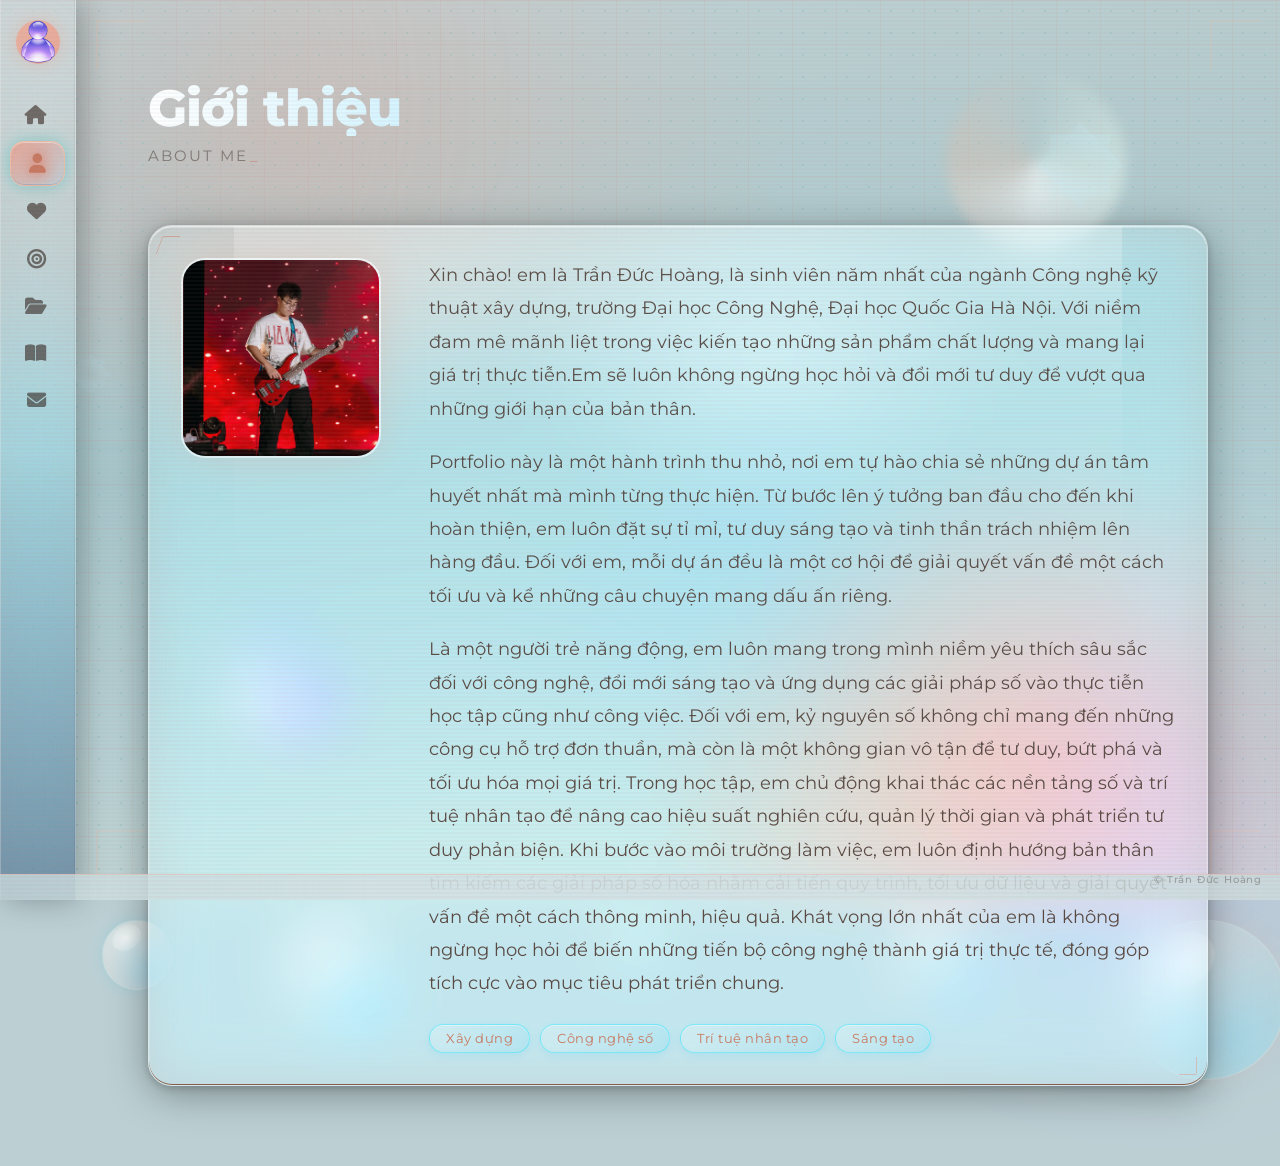
==== commit 5e5f59f1: "update" ====
--- a/about.html
+++ b/about.html
@@ -1,6 +1,11 @@
 <!DOCTYPE html>
 <html lang="vi">
 <head>
+  <!-- Performance hints -->
+  <meta http-equiv="x-dns-prefetch-control" content="on">
+  <link rel="preconnect" href="https://fonts.googleapis.com">
+  <link rel="preconnect" href="https://cdnjs.cloudflare.com" crossorigin>
+  <link rel="dns-prefetch" href="https://fonts.gstatic.com">
   <meta charset="UTF-8">
   <meta name="viewport" content="width=device-width, initial-scale=1.0">
   <title>Giới thiệu — Portfolio</title>
@@ -57,7 +62,7 @@
 <div class="hud-corner hud-br"></div>
 
 <nav class="sidebar">
-  <div class="logo"><img src="images/logo.png" alt="Logo"></div>
+  <div class="logo"><img loading="lazy" decoding="async" src="images/logo.png" alt="Logo"></div>
   <ul class="sidebar-menu">
     <li><a href="index.html"><i class="fa-solid fa-house"></i><span class="text">Trang chủ</span></a></li>
     <li><a href="about.html" class="active"><i class="fa-solid fa-user"></i><span class="text">Giới thiệu</span></a></li>
@@ -77,7 +82,7 @@
 
   <div class="card reveal"><span class="corner-br"></span>
     <div class="profile-wrap">
-      <img src="images/avatar.jpg" alt="Avatar" class="avatar-sm">
+      <img loading="lazy" decoding="async" src="images/avatar.jpg" alt="Avatar" class="avatar-sm">
       <div class="bio">
         <p>
           Xin chào! em là Trần Đức Hoàng, là sinh viên năm nhất của ngành Công nghệ kỹ thuật xây dựng, trường Đại học Công Nghệ, Đại học Quốc Gia Hà Nội. Với niềm đam mê mãnh liệt trong việc kiến tạo những sản phẩm chất lượng và mang lại giá trị thực tiễn.Em sẽ luôn không ngừng học hỏi và đổi mới tư duy để vượt qua những giới hạn của bản thân.
--- a/style.css
+++ b/style.css
@@ -1570,4 +1570,468 @@
     0 0   30px rgba(180,200,60,0.18);
 }
 
-
+/* =========================================
+   STARFIELD BACKGROUND
+   ========================================= */
+
+.stars-layer {
+  position: fixed;
+  inset: 0;
+  pointer-events: none;
+  z-index: -1;
+  overflow: hidden;
+}
+
+/* Generate stars via box-shadow on tiny elements */
+.stars-sm, .stars-md, .stars-lg {
+  position: absolute;
+  top: 0; left: 0;
+  width: 1px; height: 1px;
+  border-radius: 50%;
+  background: transparent;
+}
+
+/* Small stars — many, dim */
+.stars-sm {
+  width: 1px; height: 1px;
+  animation: starsTwinkle 4s ease-in-out infinite alternate;
+  box-shadow:
+    120px 45px 0 rgba(255,255,255,0.55),
+    340px 180px 0 rgba(255,245,220,0.50),
+    560px 90px 0 rgba(240,255,255,0.60),
+    780px 260px 0 rgba(255,255,255,0.45),
+    1020px 130px 0 rgba(255,250,230,0.55),
+    1240px 310px 0 rgba(255,255,255,0.50),
+    1460px 70px 0 rgba(240,245,255,0.58),
+    80px 380px 0 rgba(255,255,255,0.48),
+    280px 520px 0 rgba(255,245,220,0.52),
+    480px 440px 0 rgba(255,255,255,0.55),
+    700px 580px 0 rgba(240,255,255,0.45),
+    920px 490px 0 rgba(255,250,230,0.50),
+    1140px 560px 0 rgba(255,255,255,0.55),
+    1380px 480px 0 rgba(240,245,255,0.48),
+    60px 680px 0 rgba(255,255,255,0.50),
+    300px 720px 0 rgba(255,245,220,0.45),
+    520px 760px 0 rgba(255,255,255,0.55),
+    750px 700px 0 rgba(240,255,255,0.50),
+    970px 740px 0 rgba(255,250,230,0.48),
+    1200px 680px 0 rgba(255,255,255,0.52),
+    1420px 750px 0 rgba(240,245,255,0.45),
+    160px 880px 0 rgba(255,255,255,0.50),
+    400px 920px 0 rgba(255,245,220,0.55),
+    640px 860px 0 rgba(255,255,255,0.45),
+    860px 900px 0 rgba(240,255,255,0.50),
+    1080px 840px 0 rgba(255,250,230,0.55),
+    1300px 900px 0 rgba(255,255,255,0.48),
+    220px 200px 0 rgba(255,255,255,0.42),
+    450px 330px 0 rgba(255,245,220,0.48),
+    670px 220px 0 rgba(255,255,255,0.52),
+    890px 350px 0 rgba(240,255,255,0.45),
+    1110px 210px 0 rgba(255,250,230,0.50),
+    1330px 360px 0 rgba(255,255,255,0.55),
+    30px 150px 0 rgba(255,255,255,0.40),
+    600px 600px 0 rgba(255,245,220,0.45),
+    1500px 400px 0 rgba(255,255,255,0.50),
+    1550px 650px 0 rgba(240,255,255,0.42),
+    1600px 200px 0 rgba(255,255,255,0.48),
+    1650px 800px 0 rgba(255,250,230,0.45),
+    1700px 100px 0 rgba(255,255,255,0.50),
+    1750px 500px 0 rgba(240,245,255,0.42),
+    1800px 300px 0 rgba(255,255,255,0.48),
+    1850px 700px 0 rgba(255,245,220,0.45),
+    200px 1000px 0 rgba(255,255,255,0.50),
+    600px 1050px 0 rgba(240,255,255,0.45),
+    1000px 1000px 0 rgba(255,255,255,0.48),
+    1400px 1050px 0 rgba(255,245,220,0.42);
+}
+
+/* Medium stars — glow dots */
+.stars-md {
+  width: 2px; height: 2px;
+  animation: starsTwinkle 6s ease-in-out infinite alternate;
+  animation-delay: 1.5s;
+  box-shadow:
+    200px 100px 1px rgba(255,255,255,0.75),
+    500px 250px 1px rgba(255,245,200,0.70),
+    800px 150px 1px rgba(200,230,255,0.72),
+    1100px 320px 1px rgba(255,255,255,0.68),
+    1400px 180px 1px rgba(255,240,200,0.75),
+    150px 500px 1px rgba(255,255,255,0.70),
+    450px 620px 1px rgba(200,230,255,0.65),
+    750px 550px 1px rgba(255,245,200,0.72),
+    1050px 640px 1px rgba(255,255,255,0.68),
+    1350px 580px 1px rgba(200,230,255,0.70),
+    350px 800px 1px rgba(255,255,255,0.72),
+    650px 850px 1px rgba(255,245,200,0.68),
+    950px 820px 1px rgba(200,230,255,0.70),
+    1250px 870px 1px rgba(255,255,255,0.65),
+    1550px 830px 1px rgba(255,240,200,0.70),
+    100px 1000px 1px rgba(255,255,255,0.68),
+    700px 980px 1px rgba(200,230,255,0.65),
+    1100px 1020px 1px rgba(255,255,255,0.70),
+    1600px 990px 1px rgba(255,245,200,0.65),
+    900px 50px 1px rgba(255,255,255,0.75),
+    1700px 450px 1px rgba(200,230,255,0.68);
+}
+
+/* Large stars — bright sparkle points */
+.stars-lg {
+  width: 3px; height: 3px;
+  animation: starsSparkle 3s ease-in-out infinite;
+  box-shadow:
+    350px 180px 2px rgba(255,255,255,0.90),
+    700px 400px 2px rgba(255,245,200,0.85),
+    1050px 220px 2px rgba(200,230,255,0.90),
+    1350px 500px 2px rgba(255,255,255,0.88),
+    180px 650px 2px rgba(255,240,200,0.85),
+    600px 820px 2px rgba(255,255,255,0.90),
+    1000px 700px 2px rgba(200,230,255,0.88),
+    1500px 350px 2px rgba(255,245,200,0.85),
+    800px 950px 2px rgba(255,255,255,0.90),
+    1700px 750px 2px rgba(200,230,255,0.85);
+}
+
+/* Cross sparkle on large stars */
+.stars-lg::after {
+  content: "";
+  position: absolute;
+  inset: -6px;
+  background:
+    linear-gradient(rgba(255,255,255,0.70), transparent 40%, transparent 60%, rgba(255,255,255,0.70)),
+    linear-gradient(90deg, rgba(255,255,255,0.70), transparent 40%, transparent 60%, rgba(255,255,255,0.70));
+  animation: starsSparkle 3s ease-in-out infinite;
+  animation-delay: 0.5s;
+}
+
+@keyframes starsTwinkle {
+  0%   { opacity: 0.4; }
+  50%  { opacity: 1.0; }
+  100% { opacity: 0.5; }
+}
+
+@keyframes starsSparkle {
+  0%,100% { opacity: 0.6; transform: scale(0.8); }
+  25%     { opacity: 1.0; transform: scale(1.2); }
+  50%     { opacity: 0.7; transform: scale(0.9); }
+  75%     { opacity: 1.0; transform: scale(1.3); }
+}
+
+/* Shooting star */
+.shooting-star {
+  position: fixed;
+  top: 15%;
+  left: -200px;
+  width: 180px;
+  height: 1.5px;
+  background: linear-gradient(90deg, transparent, rgba(255,255,255,0.90), rgba(255,245,200,0.60), transparent);
+  border-radius: 999px;
+  pointer-events: none;
+  z-index: 0;
+  animation: shootingStar 8s ease-in-out infinite;
+  filter: blur(0.5px);
+}
+
+.shooting-star:nth-child(2) {
+  top: 55%;
+  animation-delay: 3.5s;
+  animation-duration: 10s;
+  width: 140px;
+}
+
+.shooting-star:nth-child(3) {
+  top: 30%;
+  animation-delay: 6s;
+  animation-duration: 7s;
+  width: 100px;
+}
+
+@keyframes shootingStar {
+  0%   { left: -200px; opacity: 0; transform: rotate(-15deg) scaleX(0.3); }
+  5%   { opacity: 1; transform: rotate(-15deg) scaleX(1); }
+  40%  { left: 110vw; opacity: 0; transform: rotate(-15deg) scaleX(0.5); }
+  100% { left: 110vw; opacity: 0; }
+}
+
+/* =========================================
+   HOBBIES PAGE — 2-column layout fix
+   ========================================= */
+
+#hobbies {
+  padding: 80px 5% 100px !important;
+  max-width: none !important;
+}
+
+/* 2-column: photos left, music right */
+.hobbies-grid {
+  display: grid;
+  grid-template-columns: 1fr 1fr;
+  gap: 48px;
+  align-items: start;
+}
+
+/* Photo grid: 2 cols inside left panel */
+.photo-grid {
+  grid-template-columns: repeat(2, 1fr) !important;
+}
+
+/* Music fills right column */
+.music-list {
+  position: sticky;
+  top: 100px;
+}
+
+/* Hobby block titles styled with portfolio palette */
+.hobby-title h3 {
+  background: linear-gradient(100deg, #fff 0%, var(--p-blue-light, #c0dce8) 50%, #fff 100%) !important;
+  background-size: 200% auto !important;
+  -webkit-background-clip: text !important;
+  background-clip: text !important;
+  -webkit-text-fill-color: transparent !important;
+}
+
+.hobby-title i {
+  color: var(--p-peach-light, #ffd4b8) !important;
+  filter: drop-shadow(0 0 8px rgba(240,160,100,0.50)) !important;
+}
+
+.hobby-desc {
+  color: rgba(255,255,255,0.45) !important;
+}
+
+/* Photo slot: glass style */
+.photo-slot {
+  background: rgba(255,255,255,0.08) !important;
+  border: 1px solid rgba(255,255,255,0.18) !important;
+  box-shadow:
+    inset 0 1px 0 rgba(255,255,255,0.30),
+    0 6px 20px rgba(0,0,0,0.25) !important;
+}
+
+/* Music item: glass style */
+.music-item {
+  background: linear-gradient(
+    140deg,
+    rgba(255,255,255,0.10) 0%,
+    rgba(200,220,235,0.07) 100%
+  ) !important;
+  border: 1px solid rgba(255,255,255,0.18) !important;
+  color: rgba(255,255,255,0.88) !important;
+  box-shadow:
+    inset 0 1px 0 rgba(255,255,255,0.25),
+    0 4px 14px rgba(0,0,0,0.20) !important;
+}
+
+.music-item::before {
+  background: linear-gradient(180deg,
+    var(--p-peach, #f0a880), var(--p-blue, #88b4c4)) !important;
+}
+
+.music-name { color: rgba(255,255,255,0.92) !important; }
+.music-meta { color: rgba(255,255,255,0.45) !important; }
+
+.music-thumb {
+  background: linear-gradient(135deg,
+    rgba(240,168,128,0.30), rgba(136,180,196,0.25)) !important;
+  box-shadow: inset 0 1px 0 rgba(255,255,255,0.25), 0 4px 12px rgba(0,0,0,0.20) !important;
+}
+
+.music-play {
+  background: linear-gradient(135deg,
+    rgba(240,168,128,0.50), rgba(136,180,196,0.40)) !important;
+}
+
+.music-item.add-slot {
+  border-color: rgba(255,255,255,0.15) !important;
+  background: rgba(255,255,255,0.05) !important;
+  color: rgba(255,255,255,0.30) !important;
+}
+
+@media (max-width: 900px) {
+  .hobbies-grid {
+    grid-template-columns: 1fr;
+  }
+  .music-list { position: static; }
+}
+
+/* =========================================
+   HOBBIES — 4-column photo grid fix
+   ========================================= */
+
+/* Reset max-width so it uses full content area */
+#hobbies {
+  padding: 80px 5% 100px !important;
+  max-width: none !important;
+}
+
+/* 4 columns for photo grid */
+.photo-grid {
+  grid-template-columns: repeat(4, 1fr) !important;
+  gap: 14px !important;
+}
+
+@media (max-width: 1100px) {
+  .photo-grid { grid-template-columns: repeat(3, 1fr) !important; }
+}
+
+@media (max-width: 768px) {
+  .photo-grid { grid-template-columns: repeat(2, 1fr) !important; }
+}
+
+@media (max-width: 480px) {
+  .photo-grid { grid-template-columns: 1fr !important; }
+}
+
+/* =========================================
+   PERFORMANCE OPTIMIZATION
+   Giữ nguyên hiệu ứng — chỉ tối ưu render
+   ========================================= */
+
+/* --- GPU layer promotion cho các element animate --- */
+.orb,
+.bubble,
+.flare,
+.starburst,
+.hud-corner,
+.ticker,
+.aurora-band,
+.shooting-star,
+.stars-sm, .stars-md, .stars-lg,
+.scanlines,
+.noise {
+  will-change: transform, opacity;
+  transform: translateZ(0);
+  -webkit-transform: translateZ(0);
+  backface-visibility: hidden;
+  -webkit-backface-visibility: hidden;
+}
+
+/* Card & sidebar: contain layout để tránh reflow toàn trang */
+.card {
+  contain: layout style;
+  will-change: transform, box-shadow;
+}
+
+.sidebar {
+  contain: layout style paint;
+  will-change: width;
+}
+
+.hero-inner {
+  contain: layout style;
+  will-change: transform;
+}
+
+/* Ticker: GPU composite layer */
+.ticker {
+  contain: strict;
+}
+
+/* --- Mobile: tắt các hiệu ứng nặng nhất, giữ nguyên giao diện --- */
+@media (max-width: 768px), (prefers-reduced-motion: reduce) {
+
+  /* Tắt backdrop-filter trên mobile — ngốn GPU nhất */
+  .card,
+  .hero-inner,
+  .sidebar,
+  #contact .contact-item,
+  .tag {
+    backdrop-filter: none !important;
+    -webkit-backdrop-filter: none !important;
+    /* Bù bằng background đặc hơn để vẫn đẹp */
+    background: rgba(10, 15, 30, 0.75) !important;
+  }
+
+  .sidebar {
+    background: rgba(5, 10, 22, 0.92) !important;
+  }
+
+  /* Giảm animation duration để cảm giác mượt hơn */
+  .orb { animation-duration: 20s !important; }
+  .bubble { animation-duration: 30s !important; }
+  .aurora-band { animation-duration: 25s !important; }
+  .ticker { animation-duration: 40s !important; }
+
+  /* Tắt shimmer/sweep animation trên card — không ảnh hưởng hiệu ứng chính */
+  .card::before { animation: none !important; }
+  .card::after  { animation: none !important; }
+
+  /* Giảm số bubble hiển thị */
+  .bubble2, .bubble4 { display: none; }
+
+  /* Tắt noise (không cần thiết trên mobile) */
+  .noise { display: none; }
+
+  /* Tắt scanline animation */
+  .scanlines { animation: none !important; }
+
+  /* Shooting star: đơn giản hơn */
+  .shooting-star:nth-child(2),
+  .shooting-star:nth-child(3) { display: none; }
+
+  /* Stars: chỉ dùng layer nhỏ */
+  .stars-md, .stars-lg { display: none; }
+
+  /* Starburst: tắt 2/3 */
+  .starburst2, .starburst3 { display: none; }
+
+  /* Aurora bands: tắt band 3 */
+  .aurora-band3 { display: none; }
+
+  /* Flare: tắt 1 */
+  .flare2 { display: none; }
+
+  /* Section head glitch: tắt animation nặng */
+  .section-head h2::before,
+  .section-head h2::after {
+    animation: none !important;
+    opacity: 0 !important;
+  }
+
+  /* Giảm box-shadow layers */
+  .card {
+    box-shadow: 0 4px 16px rgba(0,0,0,0.40) !important;
+  }
+  .card:hover {
+    box-shadow: 0 8px 24px rgba(0,0,0,0.50) !important;
+  }
+
+  /* Tắt waterShine và chromeSweep */
+  @keyframes waterShine { 0%,100% { transform: none; } }
+  @keyframes chromeSweep { 0%,100% { left: -120%; } }
+}
+
+/* --- Low-end device: prefers-reduced-motion (accessibility + cấu hình yếu) --- */
+@media (prefers-reduced-motion: reduce) {
+  *, *::before, *::after {
+    animation-duration: 0.01ms !important;
+    animation-iteration-count: 1 !important;
+    transition-duration: 0.1s !important;
+  }
+
+  .orb, .bubble, .flare, .starburst,
+  .aurora-band, .shooting-star,
+  .stars-sm, .stars-md, .stars-lg {
+    animation: none !important;
+  }
+}
+
+/* --- Tối ưu font rendering --- */
+body {
+  -webkit-font-smoothing: antialiased;
+  -moz-osx-font-smoothing: grayscale;
+  text-rendering: optimizeSpeed;
+}
+
+/* --- Tắt pointer-events trên decoration elements để tránh hit-test cost --- */
+.orb, .bubble, .flare, .starburst,
+.hud-corner, .aurora-band, .shooting-star,
+.stars-layer, .scanlines, .noise,
+.stripe-accent, .neon-line-top {
+  pointer-events: none !important;
+}
+
+/* --- image-rendering tối ưu --- */
+img {
+  image-rendering: -webkit-optimize-contrast;
+  decoding: async;
+}
